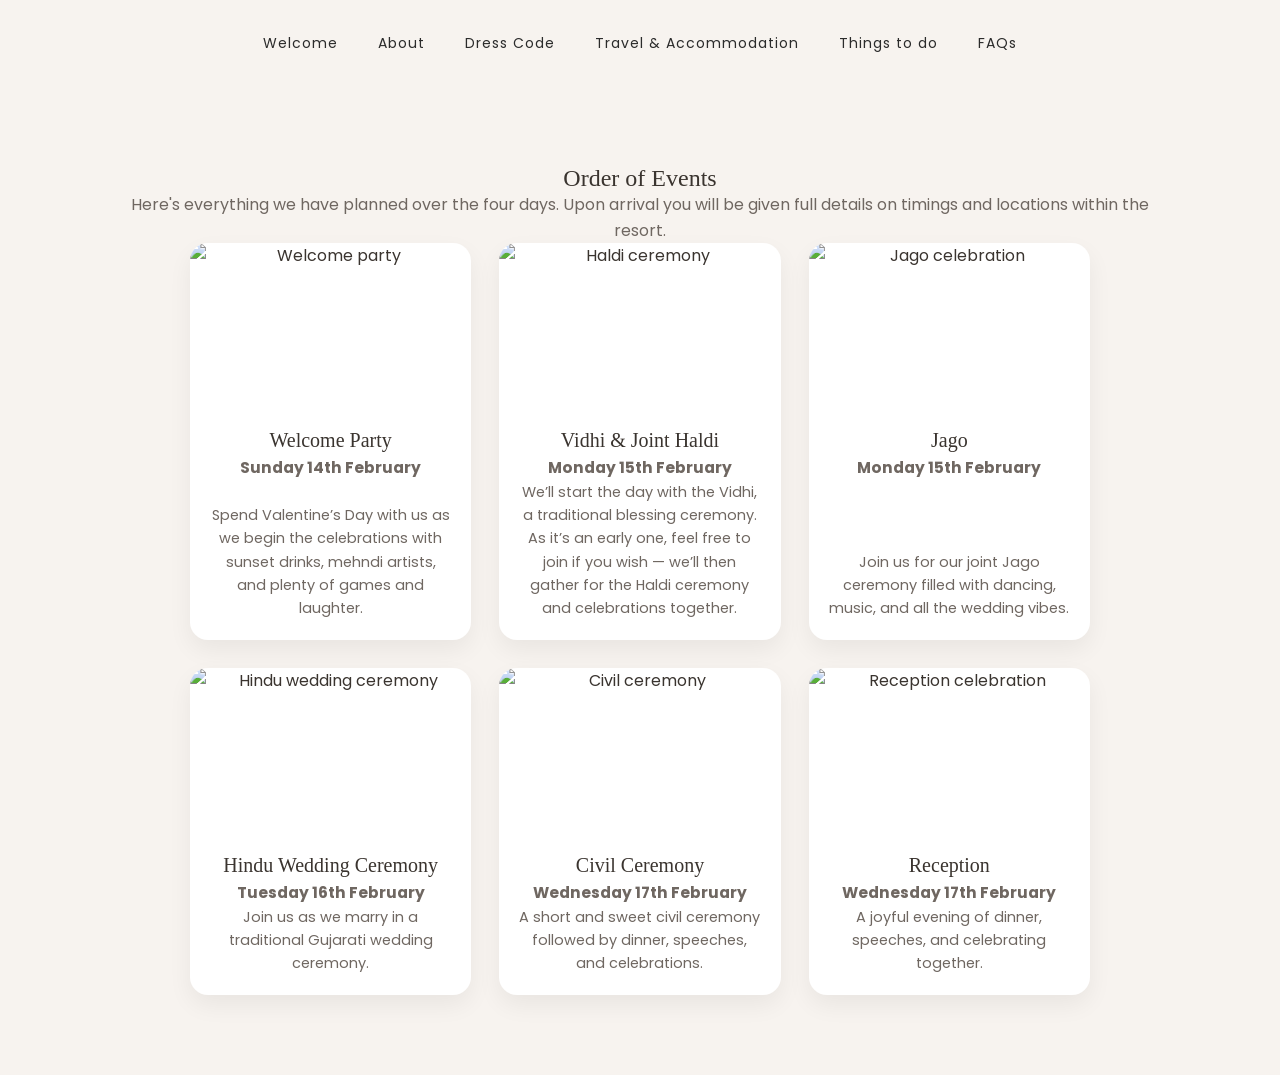
==== About.html @ 93743fab "Add files via upload" ====
<!DOCTYPE html>
<html lang="en">
<head>
  <meta charset="UTF-8">
  <meta name="viewport" content="width=device-width, initial-scale=1.0">
  <title>Priyanka & Govind are getting married</title>

  <link rel="stylesheet" href="style.css">

  <!-- Same fonts as Home page for consistency -->
  <link rel="preconnect" href="https://fonts.googleapis.com">
  <link rel="preconnect" href="https://fonts.gstatic.com" crossorigin>
  <link href="https://fonts.googleapis.com/css2?family=Figtree:ital,wght@0,300..900;1,300..900&family=Parisienne&family=Poppins:ital,wght@0,100;0,200;0,300;0,400;0,500;0,600;0,700;0,800;0,900;1,100;1,200;1,300;1,400;1,500;1,600;1,700;1,800;1,900&display=swap" rel="stylesheet">
</head>

<body>

  <!-- Navigation (kept identical across pages) -->
  <nav>
    <div class="nav-links">
      <ul>
        <li><a href="index.html">Welcome</a></li>
        <li><a href="About.html">About</a></li>
        <li><a href="DressCode.html">Dress Code</a></li>
        <li><a href="Travel.html">Travel & Accommodation</a></li>
        <li><a href="Thingstodo.html">Things to do</a></li>
        <li><a href="FAQs.html">FAQs</a></li>
      </ul>
    </div>
  </nav>

  <section class="page-section">

    <div class="events-intro">
      <h2>Order of Events</h2>
      <div class="divider"></div>
      <p>
        Here's everything we have planned over the four days.
        Upon arrival you will be given full details on timings and locations within the resort.
      </p>
    </div>

    <div class="events-grid">

      <div class="event-card">
        <img src="Pictures/photos/event1.jpg" alt="Welcome party">
        <h3>Welcome Party</h3>
        <p><strong>Sunday 14th February</strong></p>
        <p>Spend Valentine’s Day with us as we begin the celebrations with sunset drinks, mehndi artists, and plenty of games and laughter.</p>
      </div>

      <div class="event-card">
        <img src="Pictures/photos/haldi.jpg" alt="Haldi ceremony">
        <h3>Vidhi & Joint Haldi</h3>
        <p><strong>Monday 15th February</strong></p>
        <p>We’ll start the day with the Vidhi, a traditional blessing ceremony. As it’s an early one, feel free to join if you wish — we’ll then gather for the Haldi ceremony and celebrations together.</p>
      </div>

      <div class="event-card">
        <img src="Pictures/photos/jago.jpg" alt="Jago celebration">
        <h3>Jago</h3>
        <p><strong>Monday 15th February</strong></p>
        <p>Join us for our joint Jago ceremony filled with dancing, music, and all the wedding vibes.</p>
      </div>

      <div class="event-card">
        <img src="Pictures/photos/wedding.jpg" alt="Hindu wedding ceremony">
        <h3>Hindu Wedding Ceremony</h3>
        <p><strong>Tuesday 16th February</strong></p>
        <p>Join us as we marry in a traditional Gujarati wedding ceremony.</p>
      </div>

      <div class="event-card">
        <img src="Pictures/photos/civil.jpg" alt="Civil ceremony">
        <h3>Civil Ceremony</h3>
        <p><strong>Wednesday 17th February</strong></p>
        <p>A short and sweet civil ceremony followed by dinner, speeches, and celebrations.</p>
      </div>

      <div class="event-card">
        <img src="Pictures/photos/reception.jpg" alt="Reception celebration">
        <h3>Reception</h3>
        <p><strong>Wednesday 17th February</strong></p>
        <p>A joyful evening of dinner, speeches, and celebrating together.</p>
      </div>

    </div>

  </section>

</body>
</html>
---- style.css ----
/* =====================================================
1. RESET
===================================================== */

*,
*::before,
*::after {
  margin: 0;
  padding: 0;
  box-sizing: border-box;
}

/* =====================================================
2. GLOBAL DESIGN
===================================================== */

body {
  font-family: "Poppins", sans-serif;
  color: #3a342f;
  background: #f7f3ef;
}

h1, h2, h3 {
  font-family: "Playfair Display", serif;
  font-weight: 500;
}

p {
  line-height: 1.6;
  color: #6f6761;
}

/* NAVIGATION */

nav {
  padding: 30px 0;
  text-align: center;
}

.nav-links ul {
  list-style: none;
}

.nav-links li {
  display: inline-block;
  margin: 0 18px;
}

.nav-links a {
  text-decoration: none;
  color: #2b2b2b;
  font-size: 14px;
  letter-spacing: 1px;
}

/* SHARED SECTION WRAPPER */

.page-section {
  max-width: 1100px;
  margin: 80px auto;
  padding: 0 20px;
  text-align: center;
}

/* BUTTON */

.btn-primary {
  padding: 14px 34px;
  border-radius: 40px;
  background: #b7a39a;
  color: white;
  border: none;
  cursor: pointer;
}

/* =====================================================
3. HOME PAGE
===================================================== */

.page-home .welcome-hero {
    height: 360px;
    display: flex;
    align-items: center;
    justify-content: center;
    text-align: center;
    background:
        linear-gradient(rgba(247,243,239,0.75), rgba(247,243,239,0.95)),
        url("Pictures/photos/cancun.jpg") center/cover no-repeat;
}

.page-home .welcome-overlay h1 {
    font-size: 64px;
    margin-bottom: 12px;
    color: #2f2a26;
}

.page-home .hero-subtitle {
    letter-spacing: 2px;
    text-transform: uppercase;
    color: #8a817a;
}


/* MESSAGE SECTION */

.page-home .welcome-message {
    margin: 50px auto 30px;
    padding: 0 20px;
}

.page-home .message-card {
    max-width: 720px;
    margin: auto;
    padding: 45px;
    border-radius: 26px;
    background: rgba(255,255,255,0.78);
    border: 1px solid rgba(200,190,180,0.25);
    text-align: center;
    box-shadow: 0 18px 40px rgba(60,40,20,0.05);
}

.page-home .message-card h2 {
    font-size: 34px;
    margin-bottom: 18px;
}

.page-home .message-card p {
    color: #6f6761;
    line-height: 1.7;
    margin-bottom: 14px;
}


/* RSVP SECTION */

.page-home .rsvp-section {
    max-width: 520px;
    margin: 20px auto 90px;
    padding: 40px;
    border-radius: 26px;
    background: rgba(255,255,255,0.78);
    border: 1px solid rgba(200,190,180,0.25);
    text-align: center;
    box-shadow: 0 18px 40px rgba(60,40,20,0.05);
}

.page-home .rsvp-section h2 {
    font-size: 30px;
    margin-bottom: 10px;
}

.page-home .rsvp-text {
    color: #7a716a;
    margin-bottom: 25px;
}


/* FORM */

.page-home .rsvp-form {
    text-align: left;
}

.page-home .rsvp-form input[type="text"] {
    width: 100%;
    padding: 14px;
    border-radius: 14px;
    border: 1px solid #ddd4cd;
    margin-bottom: 20px;
}


/* YES / NO OPTIONS */

.page-home .rsvp-options {
    display: flex;
    justify-content: center;
    gap: 30px;
    margin-bottom: 25px;
}

.page-home .rsvp-choice {
    font-size: 16px;
    color: #6f6761;
}


/* BUTTON */

.page-home .btn-primary {
    display: inline-block;
    padding: 14px 34px;
    border-radius: 40px;
    background: #b7a39a;
    color: white;
    border: none;
    letter-spacing: 1.2px;
    cursor: pointer;
    transition: 0.3s ease;
    
}

.page-home .btn-primary:hover {
    background: #a89289;
    transform: translateY(-2px);

}

/* Center the RSVP button without affecting inputs */
.page-home .rsvp-form {
    text-align: center;
}

.page-home .rsvp-form .form-block {
    text-align: left;
}

/* =====================================================
4. ABOUT PAGE (EVENT GRID)
===================================================== */


.events-grid {
    display: grid;
    grid-template-columns: repeat(3, 1fr);
    gap: 28px;
    max-width: 900px;
    margin: 0 auto;
    align-items: stretch; /* makes all cards equal height */
  }
  
  .event-card {
    background: white;
    border-radius: 18px;
    overflow: hidden;
    box-shadow: 0 10px 24px rgba(0,0,0,0.06);
    padding-bottom: 20px;
  
    display: flex;              /* IMPORTANT */
    flex-direction: column;     /* allows equal-height layout */
    height: 100%;
    transition: transform .25s ease, box-shadow .25s ease;
  }
  
  .event-card:hover {
    transform: translateY(-4px);
    box-shadow: 0 16px 28px rgba(0,0,0,0.08);
  }
  
  /* Image scaled down */
  .event-card img {
    width: 100%;
    height: 170px;
    object-fit: cover;
  }
  
  /* Title */
  .event-card h3 {
    margin: 16px 0 4px;
    font-size: 20px;
    font-weight: 500;
  }
  
  /* Date */
  .event-card p strong {
    font-size: 15.5px;
    color: #6f6761;
  }
  
  /* Body text */
  .event-card p {
    padding: 0 20px;
    font-size: 14.5px;
    line-height: 1.6;
    color: #6f6761;
  }
  
  /* This makes all cards finish evenly */
  .event-card p:last-child {
    margin-top: auto;
  }

/* =====================================================
5. DRESS CODE PAGE
===================================================== */
/* =========================
   PAGE INTRO
========================= */

.dress-intro {
    text-align: center;
    margin-bottom: 40px;
  }
  
  .dress-intro h2 {
    font-size: 42px;
    margin-bottom: 10px;
  }
  
  .dress-intro p {
    color: #6f6761;
  }
  
  
  /* =========================
     TABLE CONTAINER
     (Full-width, NOT boxed)
  ========================= */
  
  .dress-table {
    width: 100%;
    max-width: 1400px;          /* keeps it wide but not stretched to infinity */
    margin: 50px auto;
    padding: 0 24px;            /* reduced side padding = more usable width */
  
    border-radius: 22px;
    overflow: hidden;
  
    background: rgba(255,255,255,0.78);
    border: 1px solid rgba(200,190,180,0.25);
    box-shadow: 0 18px 40px rgba(60,40,20,0.05);
  }
  
  
  /* =========================
     GRID STRUCTURE (WIDE + HORIZONTAL)
  ========================= */
  
  .dress-header,
  .dress-row {
    display: grid;
  
    /* Forces a horizontal layout */
    grid-template-columns: 1.3fr 1fr 2fr 2.4fr;
  
    column-gap: 40px;           /* adds breathing room horizontally */
  }
  
  
  /* =========================
     HEADER
  ========================= */
  
  .dress-header {
    padding: 18px 28px;
  
    font-size: 12px;
    letter-spacing: 3px;
    text-transform: uppercase;
    color: #8a817a;
  
    background: rgba(248,244,240,0.9);
    border-bottom: 1px solid rgba(0,0,0,0.05);
  }
  
  
  /* =========================
     ROWS (Reduced Height)
  ========================= */
  
  .dress-row {
    padding: 20px 28px;        /* tighter = less vertical stretch */
    align-items: center;
  
    border-bottom: 1px solid rgba(0,0,0,0.05);
    transition: background 0.25s ease;
  }
  
  .dress-row:last-child {
    border-bottom: none;
  }
  
  .dress-row:nth-child(even) {
    background: rgba(252,249,246,0.65);
  }
  
  .dress-row:hover {
    background: rgba(255,255,255,0.9);
  }
  
  
  /* =========================
     ALIGNMENT (LEFT = feels wider)
  ========================= */
  
  .dress-header div,
  .dress-row > div {
    text-align: left;
    width: 100%;
  }
  
  
  /* =========================
     TYPOGRAPHY
  ========================= */
  
  .dress-event {
    font-family: "Playfair Display", serif;
    font-size: 24px;
    color: #2f2a26;
  }
  
  .dress-theme {
    font-size: 18px;
    color: #7a716a;
  }
  
  
  /* IMPORTANT:
     No max-width → allows text to flow horizontally
  */
  .dress-details {
    font-size: 16px;
    color: #7a716a;
    line-height: 1.45;
  }
  
  
  /* =========================
     ATTIRE COLUMN
     (Compact but still horizontal)
  ========================= */
  
  .dress-suggestions {
    font-size: 16px;
    line-height: 1.5;
    color: #4f4a45;
  }
  
  .dress-suggestions strong {
    display: block;
    font-weight: 600;
    margin: 6px 0 2px;
    letter-spacing: 0.3px;
  }
  
  
  /* =========================
     MOBILE ONLY (Stack when needed)
  ========================= */
  
  @media (max-width: 900px) {
  
    .dress-header {
      display: none;
    }
  
    .dress-row {
      grid-template-columns: 1fr;
      gap: 6px;
      padding: 22px;
    }
  
    .dress-event {
      font-size: 20px;
    }
  }
/* =====================================================
6. TRAVEL PAGE
===============================================/* ============================================================ */
.travel-hero {
    background: linear-gradient(rgba(255,255,255,0.78), rgba(255,255,255,0.78)),
                url("images/moon-palace.jpg") center/cover no-repeat;
    padding: 110px 20px 90px;
    text-align: center;
  }
  
  .travel-hero h1 {
    font-family: "Playfair Display", serif;
    font-size: 54px;
    color: #3e342c;
    margin-bottom: 25px;
  }
  
  .travel-buttons {
    margin-top: 25px;
  }
  
  
  /* =========================
     TWO INFO CARDS GRID
  ========================= */
  
  .travel-grid {
    max-width: 1100px;
    margin: 70px auto;
    padding: 0 20px;
  
    display: grid;
    grid-template-columns: 1fr 1fr;
    gap: 55px;
  }
  
  .travel-card {
    background: #ffffff;
    padding: 38px 40px;
    border-radius: 22px;
  
    box-shadow: 0 18px 40px rgba(60,40,20,0.06);
    border: 1px solid rgba(0,0,0,0.04);
  
    text-align: left;
  }
  
  .travel-card h3 {
    font-family: "Playfair Display", serif;
    font-size: 26px;
    margin-bottom: 18px;
    color: #3e342c;
  }
  
  .travel-card ul {
    padding-left: 18px;
    line-height: 1.7;
    color: #5c5148;
  }
  
  .travel-card li {
    margin-bottom: 10px;
  }
  
  
  /* =========================
     FLIGHTS SECTION
  ========================= */
  
  .flights-section {
    max-width: 1000px;
    margin: 80px auto;
    padding: 0 20px;
    text-align: center;
  }
  
  .flights-section h2 {
    font-family: "Playfair Display", serif;
    font-size: 34px;
    margin-bottom: 15px;
    color: #3e342c;
  }
  
  .flight-note {
    max-width: 650px;
    margin: 0 auto 35px;
    color: #6d625a;
    line-height: 1.6;
  }
  
  
  /* =========================
     FLIGHTS TABLE
  ========================= */
  
  .flights-table {
    border-radius: 18px;
    overflow: hidden;
    background: #ffffff;
    box-shadow: 0 18px 40px rgba(60,40,20,0.06);
    border: 1px solid rgba(0,0,0,0.05);
  }
  
  .flight-row {
    display: grid;
    grid-template-columns: 1fr 1fr 1fr;
  
    padding: 20px 26px;
    text-align: left;
  
    border-bottom: 1px solid rgba(0,0,0,0.05);
  }
  
  .flight-row:last-child {
    border-bottom: none;
  }
  
  .flight-row.header {
    background: #faf7f4;
    font-weight: 600;
    color: #7a6e66;
    letter-spacing: 1px;
    text-transform: uppercase;
    font-size: 13px;
  }
  
  
  /* =========================
     GUEST DETAILS FORM
  ========================= */
  
  .guest-details {
    max-width: 700px;
    margin: 90px auto;
    padding: 0 20px;
    text-align: center;
  }
  
  .guest-details h2 {
    font-family: "Playfair Display", serif;
    font-size: 32px;
    margin-bottom: 10px;
  }
  
  .guest-intro {
    margin-bottom: 30px;
    color: #6d625a;
  }
  
  .details-form {
    display: flex;
    flex-direction: column;
    gap: 18px;
    text-align: left;
  }
  
  .details-form input,
  .details-form textarea {
    padding: 14px;
    border-radius: 10px;
    border: 1px solid rgba(0,0,0,0.15);
    font-family: inherit;
  }
  
  .details-form textarea {
    min-height: 120px;
  }
  
  
  /* =========================
     MOBILE RESPONSIVE
  ========================= */
  
  @media (max-width: 800px) {
  
    .travel-grid {
      grid-template-columns: 1fr;
      gap: 30px;
    }
  
    .flight-row {
      grid-template-columns: 1fr;
      gap: 6px;
    }
  }

/* =====================================================
   THINGS TO DO PAGE
===================================================== */

/* Section spacing + centering */
.things-section {
    max-width: 1200px;
    margin: 90px auto;
    padding: 0 24px;
    text-align: center;
  }
  
  /* Section titles */
  .things-section h2 {
    font-family: "Playfair Display", serif;
    font-size: 36px;
    color: #3e342c;
    margin-bottom: 40px;
  }
  
  
  /* =========================
     GRID LAYOUT
  ========================= */
  
  .things-grid {
    display: grid;
    grid-template-columns: repeat(3, 1fr);
    gap: 34px;
  }
  
  
  /* =========================
     ACTIVITY CARDS
  ========================= */
  
  .thing-card {
    background: #ffffff;
    padding: 34px 28px;
    border-radius: 20px;
  
    text-align: left;
  
    border: 1px solid rgba(0,0,0,0.05);
    box-shadow: 0 18px 40px rgba(60,40,20,0.06);
  
    transition: transform 0.25s ease, box-shadow 0.25s ease;
  }
  
  /* Soft lift like your reference */
  .thing-card:hover {
    transform: translateY(-6px);
    box-shadow: 0 26px 60px rgba(60,40,20,0.10);
  }
  
  
  /* Card titles */
  .thing-card h3 {
    font-family: "Playfair Display", serif;
    font-size: 22px;
    color: #3e342c;
    margin-bottom: 10px;
  }
  
  /* Card text */
  .thing-card p {
    color: #6b5f57;
    line-height: 1.6;
    font-size: 15.5px;
  }
  
  
  /* =========================
     RESPONSIVE
  ========================= */
  
  @media (max-width: 1000px) {
    .things-grid {
      grid-template-columns: repeat(2, 1fr);
    }
  }
  
  @media (max-width: 640px) {
    .things-grid {
      grid-template-columns: 1fr;
    }
  
    .things-section {
      margin: 60px auto;
    }
  }
/* =====================================================
8. FAQ PAGE
===================================================== */

/* Main FAQ wrapper */
.faq-section {
    max-width: 820px;
    margin: 90px auto 60px;
    padding: 0 24px;
  }
  
  .faq-section h1 {
    font-family: "Playfair Display", serif;
    font-size: 42px;
    color: #3e342c;
    margin-bottom: 35px;
  }
  
  
  /* =========================
     FAQ ITEMS
  ========================= */
  
  .faq-item {
    border-bottom: 1px solid rgba(0,0,0,0.08);
  }
  
  
  /* Question button */
  .faq-question {
    width: 100%;
    padding: 22px 0;
  
    background: none;
    border: none;
  
    font-size: 19px;
    color: #4b4038;
    text-align: left;
  
    cursor: pointer;
    position: relative;
  }
  
  
  /* + icon */
  .faq-question::after {
    content: "+";
    position: absolute;
    right: 0;
    font-size: 22px;
    transition: transform 0.25s ease;
  }
  
  
  /* Rotate when open */
  .faq-item.active .faq-question::after {
    transform: rotate(45deg);
  }
  
  
  /* Answer animation */
  .faq-answer {
    max-height: 0;
    overflow: hidden;
    transition: max-height 0.35s ease;
    color: #6b5f57;
    line-height: 1.6;
    padding-right: 30px;
  }
  
  .faq-item.active .faq-answer {
    max-height: 300px;
    padding-bottom: 20px;
  }
  
  
  /* =========================
     CONTACT SECTION
  ========================= */
  
  .faq-contact {
    max-width: 640px;
    margin: 80px auto 100px;
    padding: 0 24px;
    text-align: center;
  }
  
  .faq-contact h2 {
    font-family: "Playfair Display", serif;
    font-size: 32px;
    margin-bottom: 10px;
    color: #3e342c;
  }
  
  .faq-contact-intro {
    margin-bottom: 30px;
    color: #6d625a;
  }
  
  
  /* =========================
     FORM
  ========================= */
  
  .faq-form {
    display: flex;
    flex-direction: column;
    gap: 18px;
    text-align: left;
  }
  
  .form-block label {
    display: block;
    margin-bottom: 6px;
    color: #4b4038;
  }
  
  .faq-form input,
  .faq-form textarea {
    width: 100%;
    padding: 14px;
    border-radius: 10px;
    border: 1px solid rgba(0,0,0,0.15);
    font-family: inherit;
    font-size: 15px;
  }
  
  .faq-form textarea {
    min-height: 130px;
    resize: vertical;
  }
  
  
  /* =========================
     MOBILE
  ========================= */
  
  @media (max-width: 640px) {
    .faq-section {
      margin-top: 60px;
    }
  
    .faq-section h1 {
      font-size: 32px;
    }
  }
/* =====================================================
9. RESPONSIVE (ALWAYS LAST)
===================================================== */

@media (max-width: 900px) {
  .events-grid,
  .travel-grid,
  .things-grid {
    grid-template-columns: 1fr;
  }

  .flight-row,
  .dress-row {
    grid-template-columns: 1fr;
  }
}
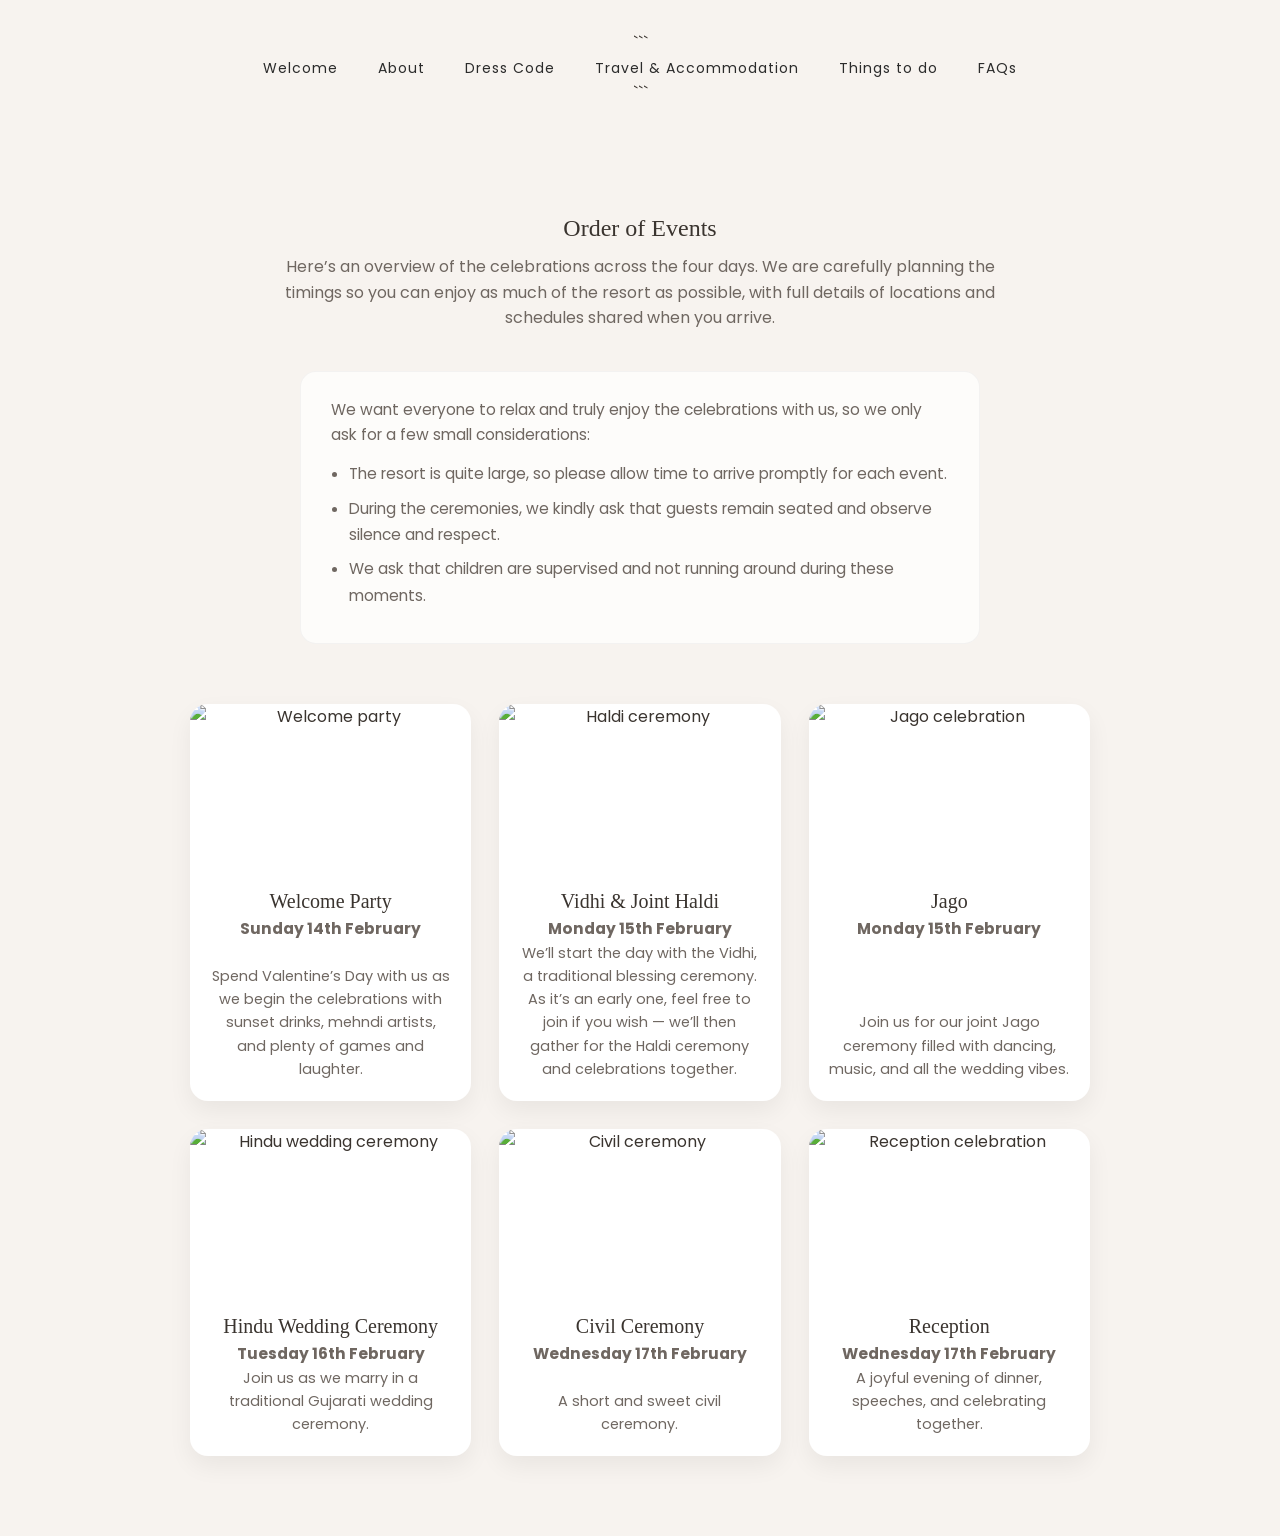
==== commit b21421d7: "Add files via upload" ====
--- a/About.html
+++ b/About.html
@@ -15,30 +15,54 @@
 
 <body>
 
-  <!-- Navigation (kept identical across pages) -->
-  <nav>
-    <div class="nav-links">
-      <ul>
-        <li><a href="index.html">Welcome</a></li>
-        <li><a href="About.html">About</a></li>
-        <li><a href="DressCode.html">Dress Code</a></li>
-        <li><a href="Travel.html">Travel & Accommodation</a></li>
-        <li><a href="Thingstodo.html">Things to do</a></li>
-        <li><a href="FAQs.html">FAQs</a></li>
-      </ul>
+ <!-- Navigation -->
+
+<nav>
+    <div class="nav-inner">
+  
+  ```
+  <!-- Hamburger (shows on mobile) -->
+  <button class="nav-toggle" aria-label="Open Menu">
+    ☰
+  </button>
+  
+  <!-- Links -->
+  <div class="nav-links">
+    <ul>
+      <li><a href="index.html">Welcome</a></li>
+      <li><a href="About.html">About</a></li>
+      <li><a href="DressCode.html">Dress Code</a></li>
+      <li><a href="Travel.html">Travel & Accommodation</a></li>
+      <li><a href="Thingstodo.html">Things to do</a></li>
+      <li><a href="FAQs.html">FAQs</a></li>
+    </ul>
+  </div>
+  ```
+  
     </div>
   </nav>
-
+  
   <section class="page-section">
 
     <div class="events-intro">
       <h2>Order of Events</h2>
       <div class="divider"></div>
       <p>
-        Here's everything we have planned over the four days.
-        Upon arrival you will be given full details on timings and locations within the resort.
+        Here’s an overview of the celebrations across the four days. We are carefully planning the timings so you can enjoy as much of the resort as possible, with full details of locations and schedules shared when you arrive.
       </p>
     </div>
+
+    <div class="events-guidance">
+        <p>
+          We want everyone to relax and truly enjoy the celebrations with us, so we only ask for a few small considerations:
+        </p>
+        <ul>
+          <li>The resort is quite large, so please allow time to arrive promptly for each event.</li>
+          <li>During the ceremonies, we kindly ask that guests remain seated and observe silence and respect.</li>
+          <li>We ask that children are supervised and not running around during these moments.</li>
+        </ul>
+      </div>
+      
 
     <div class="events-grid">
 
@@ -74,7 +98,7 @@
         <img src="Pictures/photos/civil.jpg" alt="Civil ceremony">
         <h3>Civil Ceremony</h3>
         <p><strong>Wednesday 17th February</strong></p>
-        <p>A short and sweet civil ceremony followed by dinner, speeches, and celebrations.</p>
+        <p>A short and sweet civil ceremony.</p>
       </div>
 
       <div class="event-card">
@@ -89,4 +113,13 @@
   </section>
 
 </body>
+<script>
+    const toggle = document.querySelector(".nav-toggle");
+    const links = document.querySelector(".nav-links");
+  
+    toggle.addEventListener("click", function () {
+      links.classList.toggle("open");
+    });
+  </script>
+  
 </html>
--- a/style.css
+++ b/style.css
@@ -229,6 +229,7 @@
     align-items: stretch; /* makes all cards equal height */
   }
   
+
   .event-card {
     background: white;
     border-radius: 18px;
@@ -279,6 +280,53 @@
   .event-card p:last-child {
     margin-top: auto;
   }
+/* =========================
+   INTRO SPACING FIX
+========================= */
+
+.events-intro {
+  max-width: 720px;
+  margin: 0 auto 40px;
+  text-align: center;
+}
+
+.events-intro p {
+  margin-top: 12px;
+}
+
+
+/* =========================
+   GUIDANCE BOX
+========================= */
+
+.events-guidance {
+  max-width: 680px;
+  margin: 40px auto 60px;
+  padding: 26px 30px;
+
+  background: rgba(255,255,255,0.7);
+  border-radius: 16px;
+  border: 1px solid rgba(0,0,0,0.04);
+
+  text-align: left;
+
+  /* This softens it visually */
+  font-size: 15.5px;
+  line-height: 1.7;
+  color: #6f6761;
+}
+
+.events-guidance p {
+  margin-bottom: 14px;
+}
+
+.events-guidance ul {
+  padding-left: 18px;
+}
+
+.events-guidance li {
+  margin-bottom: 8px;
+}
 
 /* =====================================================
 5. DRESS CODE PAGE
@@ -435,26 +483,6 @@
   }
   
   
-  /* =========================
-     MOBILE ONLY (Stack when needed)
-  ========================= */
-  
-  @media (max-width: 900px) {
-  
-    .dress-header {
-      display: none;
-    }
-  
-    .dress-row {
-      grid-template-columns: 1fr;
-      gap: 6px;
-      padding: 22px;
-    }
-  
-    .dress-event {
-      font-size: 20px;
-    }
-  }
 /* =====================================================
 6. TRAVEL PAGE
 ===============================================/* ============================================================ */
@@ -582,6 +610,47 @@
   }
   
   
+  /* Add labels manually using pseudo-elements */
+  .flight-row div:nth-child(1)::before {
+    content: "Departure";
+    display: block;
+    font-size: 12px;
+    letter-spacing: 1px;
+    color: #9a9088;
+    text-transform: uppercase;
+    margin-bottom: 2px;
+  }
+
+  .flight-row div:nth-child(2)::before {
+    content: "Airline";
+    display: block;
+    font-size: 12px;
+    letter-spacing: 1px;
+    color: #9a9088;
+    text-transform: uppercase;
+    margin-bottom: 2px;
+  }
+
+  .flight-row div:nth-child(3)::before {
+    content: "Days";
+    display: block;
+    font-size: 12px;
+    letter-spacing: 1px;
+    color: #9a9088;
+    text-transform: uppercase;
+    margin-bottom: 6px;
+  }
+
+  /* Add spacing between cards */
+  .flight-row {
+    border-bottom: none;
+    margin-bottom: 14px;
+    border-radius: 14px;
+    background: #fff;
+    box-shadow: 0 8px 20px rgba(0,0,0,0.05);
+  }
+
+  
   /* =========================
      GUEST DETAILS FORM
   ========================= */
@@ -624,23 +693,7 @@
   }
   
   
-  /* =========================
-     MOBILE RESPONSIVE
-  ========================= */
-  
-  @media (max-width: 800px) {
-  
-    .travel-grid {
-      grid-template-columns: 1fr;
-      gap: 30px;
-    }
-  
-    .flight-row {
-      grid-template-columns: 1fr;
-      gap: 6px;
-    }
-  }
-
+  
 /* =====================================================
    THINGS TO DO PAGE
 ===================================================== */
@@ -713,25 +766,6 @@
   }
   
   
-  /* =========================
-     RESPONSIVE
-  ========================= */
-  
-  @media (max-width: 1000px) {
-    .things-grid {
-      grid-template-columns: repeat(2, 1fr);
-    }
-  }
-  
-  @media (max-width: 640px) {
-    .things-grid {
-      grid-template-columns: 1fr;
-    }
-  
-    .things-section {
-      margin: 60px auto;
-    }
-  }
 /* =====================================================
 8. FAQ PAGE
 ===================================================== */
@@ -866,33 +900,173 @@
   }
   
   
-  /* =========================
-     MOBILE
-  ========================= */
-  
-  @media (max-width: 640px) {
-    .faq-section {
-      margin-top: 60px;
-    }
-  
-    .faq-section h1 {
-      font-size: 32px;
-    }
-  }
+
 /* =====================================================
-9. RESPONSIVE (ALWAYS LAST)
+9. MOBILE RESPONSIVE — MASTER (ONLY ONE)
 ===================================================== */
 
-@media (max-width: 900px) {
+@media (max-width: 768px) {
+
+  /* ---------- GLOBAL SPACING ---------- */
+
+  section,
+  .page-section,
+  .things-section,
+  .faq-section,
+  .guest-details {
+    margin: 50px auto;
+    padding: 0 18px;
+  }
+
+  /* ---------- TYPOGRAPHY ---------- */
+
+  h1 {
+    font-size: clamp(32px, 8vw, 44px);
+    line-height: 1.2;
+  }
+
+  h2 {
+    font-size: clamp(24px, 6vw, 32px);
+  }
+
+  h3 {
+    font-size: 20px;
+  }
+
+  p {
+    font-size: 15.5px;
+  }
+
+  /* ---------- NAV → MOBILE DROPDOWN ---------- */
+
+  nav {
+    padding: 16px 0;
+  }
+
+  .nav-toggle {
+    display: block;
+    font-size: 26px;
+    background: none;
+    border: none;
+    margin: 0 auto;
+    cursor: pointer;
+  }
+
+  .nav-links {
+    max-height: 0;
+    overflow: hidden;
+    transition: max-height 0.35s ease;
+  }
+
+  .nav-links ul {
+    flex-direction: column;
+    align-items: center;
+    gap: 6px;
+    padding-top: 12px;
+  }
+
+  .nav-links li {
+    display: block;
+    margin: 0;
+  }
+
+  .nav-links a {
+    padding: 12px;
+    font-size: 16px;
+  }
+
+  .nav-links.open {
+    max-height: 400px;
+  }
+
+  /* ---------- STACK ALL GRIDS ---------- */
+
   .events-grid,
   .travel-grid,
   .things-grid {
     grid-template-columns: 1fr;
-  }
-
-  .flight-row,
+    gap: 24px;
+  }
+
+  /* ---------- EVENTS GUIDANCE BOX ---------- */
+
+  .events-guidance {
+    padding: 20px;
+    margin-bottom: 40px;
+  }
+
+  /* ---------- FLIGHTS → MOBILE CARDS ---------- */
+
+  .flight-row {
+    grid-template-columns: 1fr;
+    padding: 16px 18px;
+    gap: 4px;
+    border-bottom: none;
+    margin-bottom: 14px;
+    border-radius: 14px;
+    background: #fff;
+    box-shadow: 0 8px 20px rgba(0,0,0,0.05);
+  }
+
+  .flight-row.header {
+    display: none;
+  }
+
+  .flight-row div:nth-child(1)::before {
+    content: "Departure";
+    font-size: 12px;
+    color: #9a9088;
+    text-transform: uppercase;
+    display: block;
+  }
+
+  .flight-row div:nth-child(2)::before {
+    content: "Airline";
+    font-size: 12px;
+    color: #9a9088;
+    text-transform: uppercase;
+    display: block;
+  }
+
+  .flight-row div:nth-child(3)::before {
+    content: "Days";
+    font-size: 12px;
+    color: #9a9088;
+    text-transform: uppercase;
+    display: block;
+  }
+
+  /* ---------- DRESS TABLE STACK ---------- */
+
+  .dress-header {
+    display: none;
+  }
+
   .dress-row {
     grid-template-columns: 1fr;
-  }
-}
-
+    padding: 18px;
+    gap: 6px;
+  }
+
+  /* ---------- FORMS ---------- */
+
+  .details-form input,
+  .details-form textarea,
+  .faq-form input,
+  .faq-form textarea {
+    font-size: 16px;
+  }
+
+  /* ---------- BUTTON ---------- */
+
+  .btn-primary {
+    width: 100%;
+    padding: 16px;
+  }
+}
+
+
+/* Hide hamburger on desktop */
+.nav-toggle {
+  display: none;
+}
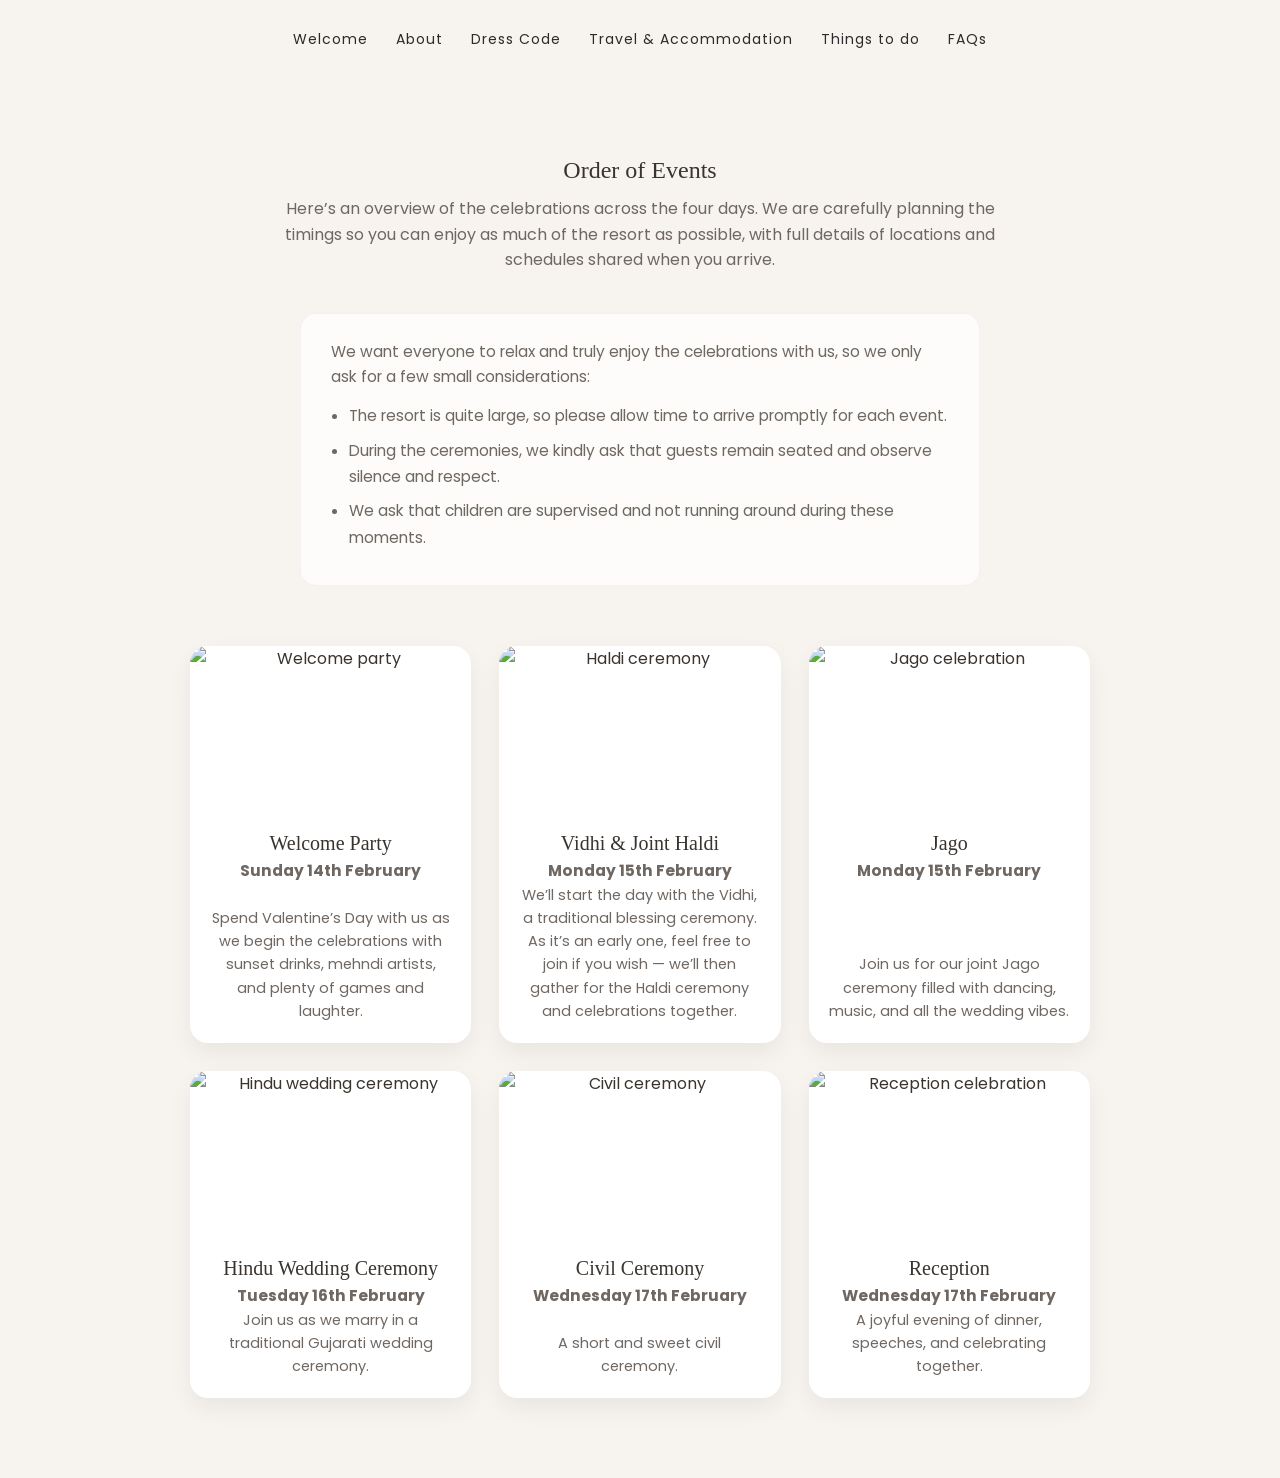
==== commit 37e284fa: "Add files via upload" ====
--- a/About.html
+++ b/About.html
@@ -16,28 +16,26 @@
 <body>
 
  <!-- Navigation -->
+ <nav>
+  <div class="nav-inner">
 
-<nav>
-    <div class="nav-inner">
-  
-  ```
-  <!-- Hamburger (shows on mobile) -->
-  <button class="nav-toggle" aria-label="Open Menu">
-    ☰
-  </button>
-  
-  <!-- Links -->
-  <div class="nav-links">
-    <ul>
-      <li><a href="index.html">Welcome</a></li>
-      <li><a href="About.html">About</a></li>
-      <li><a href="DressCode.html">Dress Code</a></li>
-      <li><a href="Travel.html">Travel & Accommodation</a></li>
-      <li><a href="Thingstodo.html">Things to do</a></li>
-      <li><a href="FAQs.html">FAQs</a></li>
-    </ul>
+    <button class="nav-toggle" aria-label="Open Menu">
+      ☰
+    </button>
+
+    <div class="nav-links">
+      <ul>
+        <li><a href="index.html">Welcome</a></li>
+        <li><a href="About.html">About</a></li>
+        <li><a href="DressCode.html">Dress Code</a></li>
+        <li><a href="Travel.html">Travel & Accommodation</a></li>
+        <li><a href="Thingstodo.html">Things to do</a></li>
+        <li><a href="FAQs.html">FAQs</a></li>
+      </ul>
+    </div>
+
   </div>
-  ```
+</nav>
   
     </div>
   </nav>
@@ -112,8 +110,7 @@
 
   </section>
 
-</body>
-<script>
+  <script>
     const toggle = document.querySelector(".nav-toggle");
     const links = document.querySelector(".nav-links");
   
@@ -121,5 +118,7 @@
       links.classList.toggle("open");
     });
   </script>
-  
+
+</body>
+
 </html>
--- a/style.css
+++ b/style.css
@@ -30,20 +30,35 @@
   color: #6f6761;
 }
 
-/* NAVIGATION */
+/* =====================================================
+NAVIGATION (DESKTOP + MOBILE BASE)
+===================================================== */
 
 nav {
-  padding: 30px 0;
+  padding: 26px 20px;
   text-align: center;
-}
-
+  position: relative;
+  z-index: 1000;
+}
+
+/* Inner wrapper (keeps button + links aligned) */
+.nav-inner {
+  max-width: 1100px;
+  margin: 0 auto;
+}
+
+/* Use FLEX instead of inline-block */
 .nav-links ul {
   list-style: none;
-}
-
+  display: flex;
+  justify-content: center;
+  align-items: center;
+  gap: 28px;
+}
+
+/* Remove inline-block completely */
 .nav-links li {
-  display: inline-block;
-  margin: 0 18px;
+  margin: 0;
 }
 
 .nav-links a {
@@ -51,6 +66,16 @@
   color: #2b2b2b;
   font-size: 14px;
   letter-spacing: 1px;
+  transition: opacity 0.25s ease;
+}
+
+.nav-links a:hover {
+  opacity: 0.6;
+}
+
+/* Hide hamburger on desktop */
+.nav-toggle {
+  display: none;
 }
 
 /* SHARED SECTION WRAPPER */
@@ -482,10 +507,9 @@
     letter-spacing: 0.3px;
   }
   
-  
 /* =====================================================
 6. TRAVEL PAGE
-===============================================/* ============================================================ */
+===================================================== */
 .travel-hero {
     background: linear-gradient(rgba(255,255,255,0.78), rgba(255,255,255,0.78)),
                 url("images/moon-palace.jpg") center/cover no-repeat;
@@ -939,10 +963,13 @@
 
   /* ---------- NAV → MOBILE DROPDOWN ---------- */
 
-  nav {
-    padding: 16px 0;
-  }
-
+  /* =====================================================
+MOBILE NAV
+===================================================== */
+
+@media (max-width: 768px) {
+
+  /* Show hamburger */
   .nav-toggle {
     display: block;
     font-size: 26px;
@@ -952,7 +979,14 @@
     cursor: pointer;
   }
 
+  /* Stack menu */
   .nav-links {
+    position: absolute;
+    top: 100%;
+    left: 0;
+    width: 100%;
+    background: #f7f3ef;
+
     max-height: 0;
     overflow: hidden;
     transition: max-height 0.35s ease;
@@ -960,25 +994,21 @@
 
   .nav-links ul {
     flex-direction: column;
-    align-items: center;
-    gap: 6px;
-    padding-top: 12px;
-  }
-
-  .nav-links li {
+    gap: 10px;
+    padding: 16px 0;
+  }
+
+  .nav-links a {
     display: block;
-    margin: 0;
-  }
-
-  .nav-links a {
     padding: 12px;
     font-size: 16px;
   }
 
+  /* When opened via JS */
   .nav-links.open {
     max-height: 400px;
   }
-
+}
   /* ---------- STACK ALL GRIDS ---------- */
 
   .events-grid,
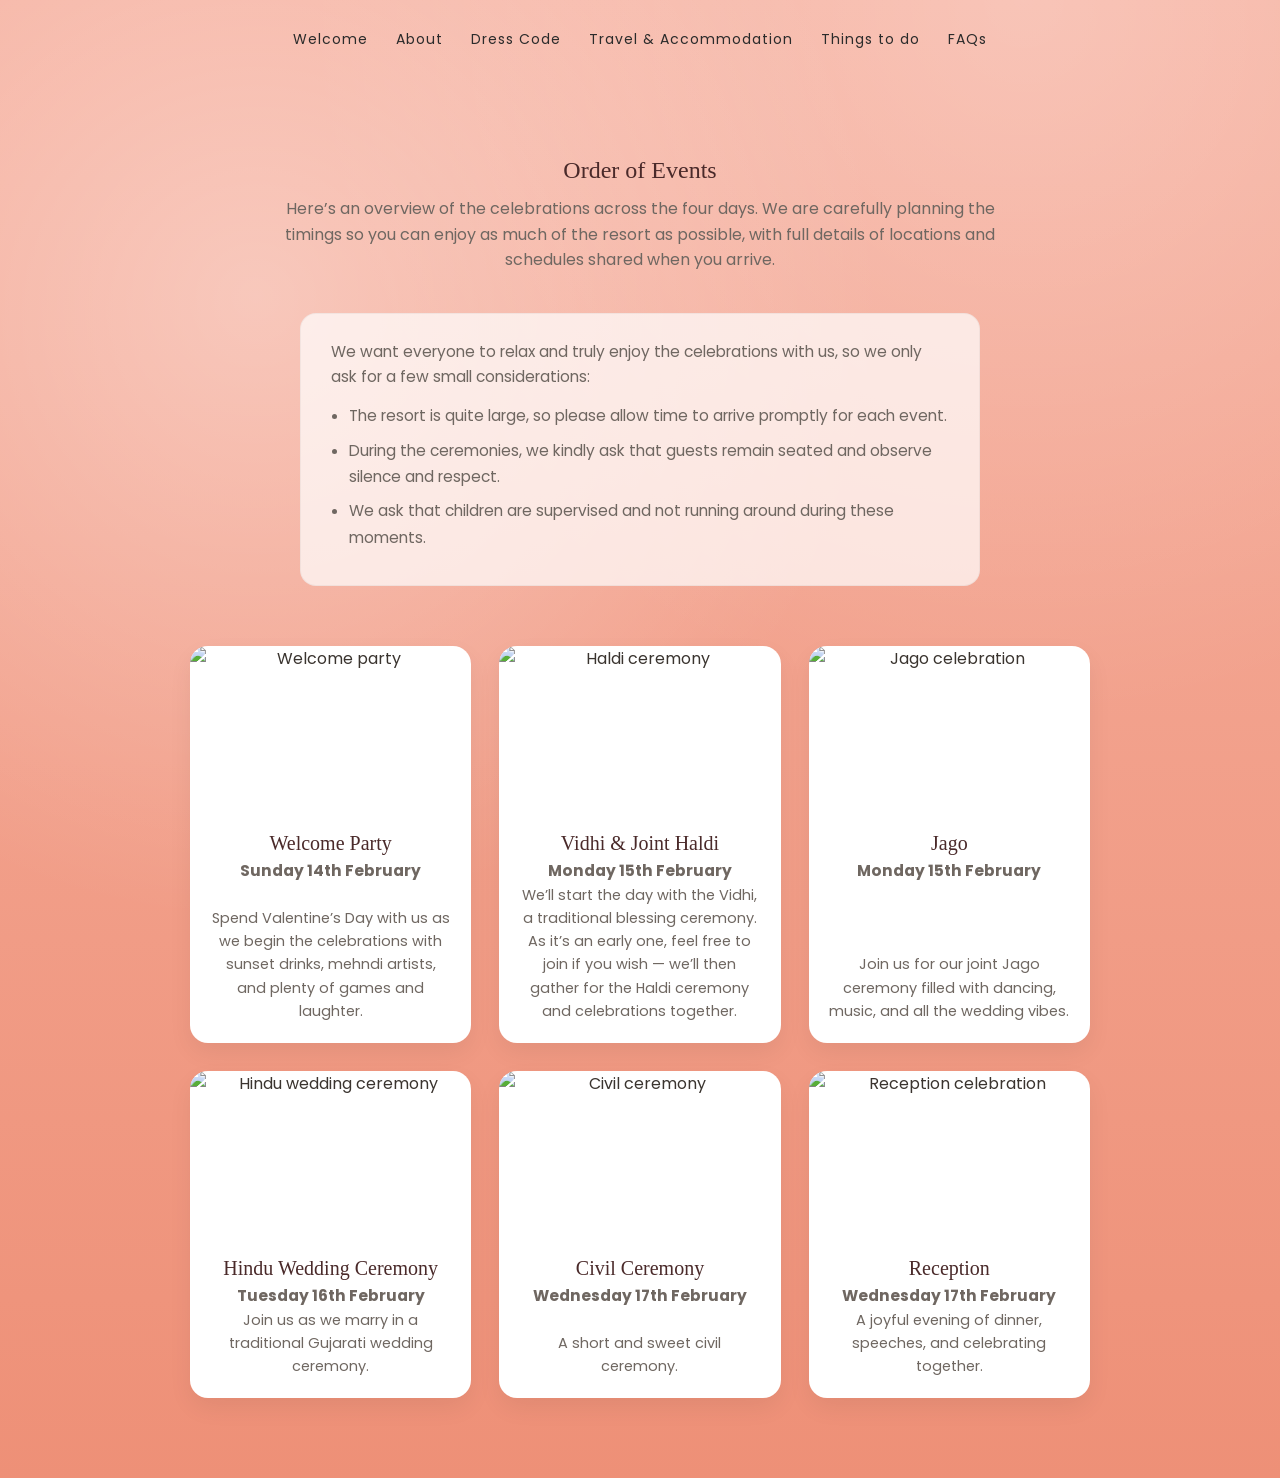
==== commit 87a66ad9: "Add files via upload" ====
--- a/About.html
+++ b/About.html
@@ -19,9 +19,7 @@
  <nav>
   <div class="nav-inner">
 
-    <button class="nav-toggle" aria-label="Open Menu">
-      ☰
-    </button>
+    <button class="nav-toggle" aria-label="Open Menu">☰</button>
 
     <div class="nav-links">
       <ul>
@@ -36,9 +34,6 @@
 
   </div>
 </nav>
-  
-    </div>
-  </nav>
   
   <section class="page-section">
 
@@ -109,15 +104,18 @@
     </div>
 
   </section>
-
   <script>
-    const toggle = document.querySelector(".nav-toggle");
-    const links = document.querySelector(".nav-links");
-  
-    toggle.addEventListener("click", function () {
-      links.classList.toggle("open");
+    document.addEventListener("DOMContentLoaded", function () {
+      const toggle = document.querySelector(".nav-toggle");
+      const links = document.querySelector(".nav-links");
+    
+      if (toggle && links) {
+        toggle.addEventListener("click", function () {
+          links.classList.toggle("open");
+        });
+      }
     });
-  </script>
+    </script>
 
 </body>
 
--- a/style.css
+++ b/style.css
@@ -17,18 +17,25 @@
 body {
   font-family: "Poppins", sans-serif;
   color: #3a342f;
-  background: #f7f3ef;
+
+  /* Your sunset background — merged properly */
+  background:
+    radial-gradient(circle at 20% 20%, rgba(255,255,255,0.35), transparent 40%),
+    radial-gradient(circle at 80% 0%, rgba(255,255,255,0.25), transparent 40%),
+    linear-gradient(180deg, #f6b1a0 0%, #ee9077 100%);
 }
 
 h1, h2, h3 {
   font-family: "Playfair Display", serif;
   font-weight: 500;
+  color: #4a2a2a;
 }
 
 p {
   line-height: 1.6;
   color: #6f6761;
 }
+
 
 /* =====================================================
 NAVIGATION (DESKTOP + MOBILE BASE)
@@ -39,6 +46,7 @@
   text-align: center;
   position: relative;
   z-index: 1000;
+  position: relative;
 }
 
 /* Inner wrapper (keeps button + links aligned) */
@@ -99,146 +107,211 @@
 }
 
 /* =====================================================
-3. HOME PAGE
+3. HOME PAGE — PINK + SUNSET STYLE
 ===================================================== */
 
+/* HERO */
 .page-home .welcome-hero {
-    height: 360px;
-    display: flex;
-    align-items: center;
-    justify-content: center;
-    text-align: center;
-    background:
-        linear-gradient(rgba(247,243,239,0.75), rgba(247,243,239,0.95)),
-        url("Pictures/photos/cancun.jpg") center/cover no-repeat;
-}
-
+  height: 360px;
+  display: flex;
+  align-items: center;
+  justify-content: center;
+  text-align: center;
+  position: relative;
+
+  background:
+    linear-gradient(rgba(255,255,255,0.55), rgba(255,245,240,0.75)),
+    url("Pictures/photos/cancun.jpg") center/cover no-repeat;
+}
+
+
+/* Soft transition into coral section */
+.page-home .welcome-hero::after {
+  content: "";
+  position: absolute;
+  bottom: -1px;
+  left: 0;
+  width: 100%;
+  height: 80px;
+
+  background: linear-gradient(to bottom,
+      rgba(255,255,255,0) 0%,
+      #f2a18e 100%);
+}
+
+/* MAIN TITLE */
 .page-home .welcome-overlay h1 {
-    font-size: 64px;
-    margin-bottom: 12px;
-    color: #2f2a26;
-}
-
+  font-family: "Playfair Display", serif;
+  font-weight: 500;
+  font-size: clamp(42px, 6vw, 64px);
+  letter-spacing: 0.5px;
+
+  color: #5c3a36;   /* warm romantic brown */
+  margin-bottom: 10px;
+}
+
+
+/* SUBTITLE */
 .page-home .hero-subtitle {
+  text-transform: uppercase;
+  letter-spacing: 4px;
+  font-size: 13px;
+
+  color: #a27c72;
+}
+
+.message-card h2::after,
+.rsvp-section h2::after {
+  content: "";
+  display: block;
+  width: 46px;
+  height: 2px;
+  margin: 14px auto 0;
+
+  background: linear-gradient(to right, #f4b2a1, #e18c74);
+  border-radius: 2px;
+}
+  .couple-names span {
+    font-family: "Cormorant Garamond", serif;
+    font-style: italic;
+    font-weight: 300;
+    margin: 0 12px;
+    color: #d48a78;
+  }
+
+.couple-names span {
+  font-family: "Parisienne", cursive;
+  font-size: 0.9em;
+  margin: 0 8px;
+  color: #c97c6b;
+}
+
+/* MESSAGE SECTION */
+.page-home .welcome-message {
+  margin: 60px auto 30px;
+  padding: 0 20px;
+}
+
+.wedding-line {
+  font-family: "Poppins", sans-serif;
+  font-size: 14px;
+  letter-spacing: 5px;
+  text-transform: uppercase;
+
+  color: #9c8f88;
+
+  margin-top: 18px;
+}
+
+.welcome-message {
+  margin: 90px auto 40px;
+}
+
+
+/* MESSAGE CARD */
+.page-home .message-card {
+  max-width: 720px;
+  margin: auto;
+  padding: 45px;
+  border-radius: 26px;
+  background: #fffaf7;
+  box-shadow: 0 30px 70px rgba(180,90,70,0.12);
+  text-align: center;
+  background: rgba(255,255,255,0.92);
+  border: none;
+
+box-shadow:
+  0 30px 60px rgba(190,100,80,0.18),
+  0 4px 12px rgba(0,0,0,0.04);
+
+}
+
+.page-home .message-card h2 {
+  font-size: 32px;
+  margin-bottom: 18px;
+  color: #5c3a36;
+}
+
+.page-home .message-card p {
+  color: #6f6761;
+  line-height: 1.7;
+  margin-bottom: 14px;
+}
+
+/* RSVP SECTION */
+.page-home .rsvp-section {
+  max-width: 520px;
+  margin: 30px auto 90px;
+  padding: 40px;
+  border-radius: 26px;
+  text-align: center;
+  box-shadow: 0 20px 40px rgba(120,70,60,0.08);
+  background: rgba(255,255,255,0.92);
+  border: none;
+
+box-shadow:
+  0 30px 60px rgba(190,100,80,0.18),
+  0 4px 12px rgba(0,0,0,0.04);
+}
+
+.page-home .rsvp-section h2 {
+  font-size: 28px;
+  margin-bottom: 10px;
+  color: #5c3a36;
+}
+
+.page-home .rsvp-text {
+  color: #7a716a;
+  margin-bottom: 25px;
+}
+
+
+/* FORM */
+.page-home .rsvp-form input[type="text"] {
+  width: 100%;
+  padding: 14px;
+  border-radius: 14px;
+
+  border: 1px solid #e6d6d0;
+  background: #ffffff;
+
+  margin-bottom: 20px;
+}
+
+
+/* YES / NO OPTIONS */
+.page-home .rsvp-options {
+  display: flex;
+  justify-content: center;
+  gap: 30px;
+  margin-bottom: 25px;
+}
+
+.page-home .rsvp-choice {
+  font-size: 16px;
+  color: #6f6761;
+}
+
+
+/* BUTTON */
+  .page-home .btn-primary {
+    background: #e08f79;
+    color: white;
+    border-radius: 999px;
+  
+    padding: 16px 42px;
     letter-spacing: 2px;
     text-transform: uppercase;
-    color: #8a817a;
-}
-
-
-/* MESSAGE SECTION */
-
-.page-home .welcome-message {
-    margin: 50px auto 30px;
-    padding: 0 20px;
-}
-
-.page-home .message-card {
-    max-width: 720px;
-    margin: auto;
-    padding: 45px;
-    border-radius: 26px;
-    background: rgba(255,255,255,0.78);
-    border: 1px solid rgba(200,190,180,0.25);
-    text-align: center;
-    box-shadow: 0 18px 40px rgba(60,40,20,0.05);
-}
-
-.page-home .message-card h2 {
-    font-size: 34px;
-    margin-bottom: 18px;
-}
-
-.page-home .message-card p {
-    color: #6f6761;
-    line-height: 1.7;
-    margin-bottom: 14px;
-}
-
-
-/* RSVP SECTION */
-
-.page-home .rsvp-section {
-    max-width: 520px;
-    margin: 20px auto 90px;
-    padding: 40px;
-    border-radius: 26px;
-    background: rgba(255,255,255,0.78);
-    border: 1px solid rgba(200,190,180,0.25);
-    text-align: center;
-    box-shadow: 0 18px 40px rgba(60,40,20,0.05);
-}
-
-.page-home .rsvp-section h2 {
-    font-size: 30px;
-    margin-bottom: 10px;
-}
-
-.page-home .rsvp-text {
-    color: #7a716a;
-    margin-bottom: 25px;
-}
-
-
-/* FORM */
-
-.page-home .rsvp-form {
-    text-align: left;
-}
-
-.page-home .rsvp-form input[type="text"] {
-    width: 100%;
-    padding: 14px;
-    border-radius: 14px;
-    border: 1px solid #ddd4cd;
-    margin-bottom: 20px;
-}
-
-
-/* YES / NO OPTIONS */
-
-.page-home .rsvp-options {
-    display: flex;
-    justify-content: center;
-    gap: 30px;
-    margin-bottom: 25px;
-}
-
-.page-home .rsvp-choice {
-    font-size: 16px;
-    color: #6f6761;
-}
-
-
-/* BUTTON */
-
-.page-home .btn-primary {
-    display: inline-block;
-    padding: 14px 34px;
-    border-radius: 40px;
-    background: #b7a39a;
-    color: white;
-    border: none;
-    letter-spacing: 1.2px;
-    cursor: pointer;
-    transition: 0.3s ease;
-    
-}
-
-.page-home .btn-primary:hover {
-    background: #a89289;
+    font-size: 13px;
+  
+    box-shadow: 0 12px 28px rgba(220,120,100,0.35);
+    transition: all 0.3s ease;
+  }
+  
+  .page-home .btn-primary:hover {
     transform: translateY(-2px);
-
-}
-
-/* Center the RSVP button without affecting inputs */
-.page-home .rsvp-form {
-    text-align: center;
-}
-
-.page-home .rsvp-form .form-block {
-    text-align: left;
-}
+    background: #d67f68;
+  }
 
 /* =====================================================
 4. ABOUT PAGE (EVENT GRID)
@@ -923,16 +996,13 @@
     resize: vertical;
   }
   
-  
-
-/* =====================================================
-9. MOBILE RESPONSIVE — MASTER (ONLY ONE)
+  /* =====================================================
+9. MOBILE RESPONSIVE
 ===================================================== */
 
 @media (max-width: 768px) {
 
-  /* ---------- GLOBAL SPACING ---------- */
-
+  /* GLOBAL SPACING */
   section,
   .page-section,
   .things-section,
@@ -942,34 +1012,15 @@
     padding: 0 18px;
   }
 
-  /* ---------- TYPOGRAPHY ---------- */
-
-  h1 {
-    font-size: clamp(32px, 8vw, 44px);
-    line-height: 1.2;
-  }
-
-  h2 {
-    font-size: clamp(24px, 6vw, 32px);
-  }
-
-  h3 {
-    font-size: 20px;
-  }
-
-  p {
-    font-size: 15.5px;
-  }
-
-  /* ---------- NAV → MOBILE DROPDOWN ---------- */
-
-  /* =====================================================
-MOBILE NAV
-===================================================== */
-
-@media (max-width: 768px) {
-
-  /* Show hamburger */
+  /* TYPOGRAPHY */
+  h1 { font-size: clamp(32px, 8vw, 44px); }
+  h2 { font-size: clamp(24px, 6vw, 32px); }
+  p  { font-size: 15.5px; }
+
+  /* =========================
+     MOBILE NAV (FIXED)
+  ========================= */
+
   .nav-toggle {
     display: block;
     font-size: 26px;
@@ -979,124 +1030,53 @@
     cursor: pointer;
   }
 
-  /* Stack menu */
   .nav-links {
     position: absolute;
     top: 100%;
     left: 0;
     width: 100%;
-    background: #f7f3ef;
+
+    background: #fffaf7;
 
     max-height: 0;
     overflow: hidden;
     transition: max-height 0.35s ease;
   }
 
+  .nav-links.open {
+    max-height: 420px;
+  }
+
   .nav-links ul {
     flex-direction: column;
-    gap: 10px;
-    padding: 16px 0;
+    align-items: center;
+    gap: 12px;
+    padding: 18px 0;
   }
 
   .nav-links a {
-    display: block;
-    padding: 12px;
     font-size: 16px;
-  }
-
-  /* When opened via JS */
-  .nav-links.open {
-    max-height: 400px;
-  }
-}
-  /* ---------- STACK ALL GRIDS ---------- */
-
+    padding: 10px;
+  }
+
+  /* STACK GRIDS */
   .events-grid,
   .travel-grid,
   .things-grid {
     grid-template-columns: 1fr;
-    gap: 24px;
-  }
-
-  /* ---------- EVENTS GUIDANCE BOX ---------- */
-
-  .events-guidance {
-    padding: 20px;
-    margin-bottom: 40px;
-  }
-
-  /* ---------- FLIGHTS → MOBILE CARDS ---------- */
-
-  .flight-row {
-    grid-template-columns: 1fr;
-    padding: 16px 18px;
-    gap: 4px;
-    border-bottom: none;
-    margin-bottom: 14px;
-    border-radius: 14px;
-    background: #fff;
-    box-shadow: 0 8px 20px rgba(0,0,0,0.05);
-  }
-
-  .flight-row.header {
-    display: none;
-  }
-
-  .flight-row div:nth-child(1)::before {
-    content: "Departure";
-    font-size: 12px;
-    color: #9a9088;
-    text-transform: uppercase;
-    display: block;
-  }
-
-  .flight-row div:nth-child(2)::before {
-    content: "Airline";
-    font-size: 12px;
-    color: #9a9088;
-    text-transform: uppercase;
-    display: block;
-  }
-
-  .flight-row div:nth-child(3)::before {
-    content: "Days";
-    font-size: 12px;
-    color: #9a9088;
-    text-transform: uppercase;
-    display: block;
-  }
-
-  /* ---------- DRESS TABLE STACK ---------- */
-
-  .dress-header {
-    display: none;
-  }
+  }
+
+  /* DRESS TABLE → STACK */
+  .dress-header { display: none; }
 
   .dress-row {
     grid-template-columns: 1fr;
     padding: 18px;
-    gap: 6px;
-  }
-
-  /* ---------- FORMS ---------- */
-
-  .details-form input,
-  .details-form textarea,
-  .faq-form input,
-  .faq-form textarea {
-    font-size: 16px;
-  }
-
-  /* ---------- BUTTON ---------- */
-
+  }
+
+  /* FORMS */
   .btn-primary {
     width: 100%;
-    padding: 16px;
-  }
-}
-
-
-/* Hide hamburger on desktop */
-.nav-toggle {
-  display: none;
-}+  }
+}
+
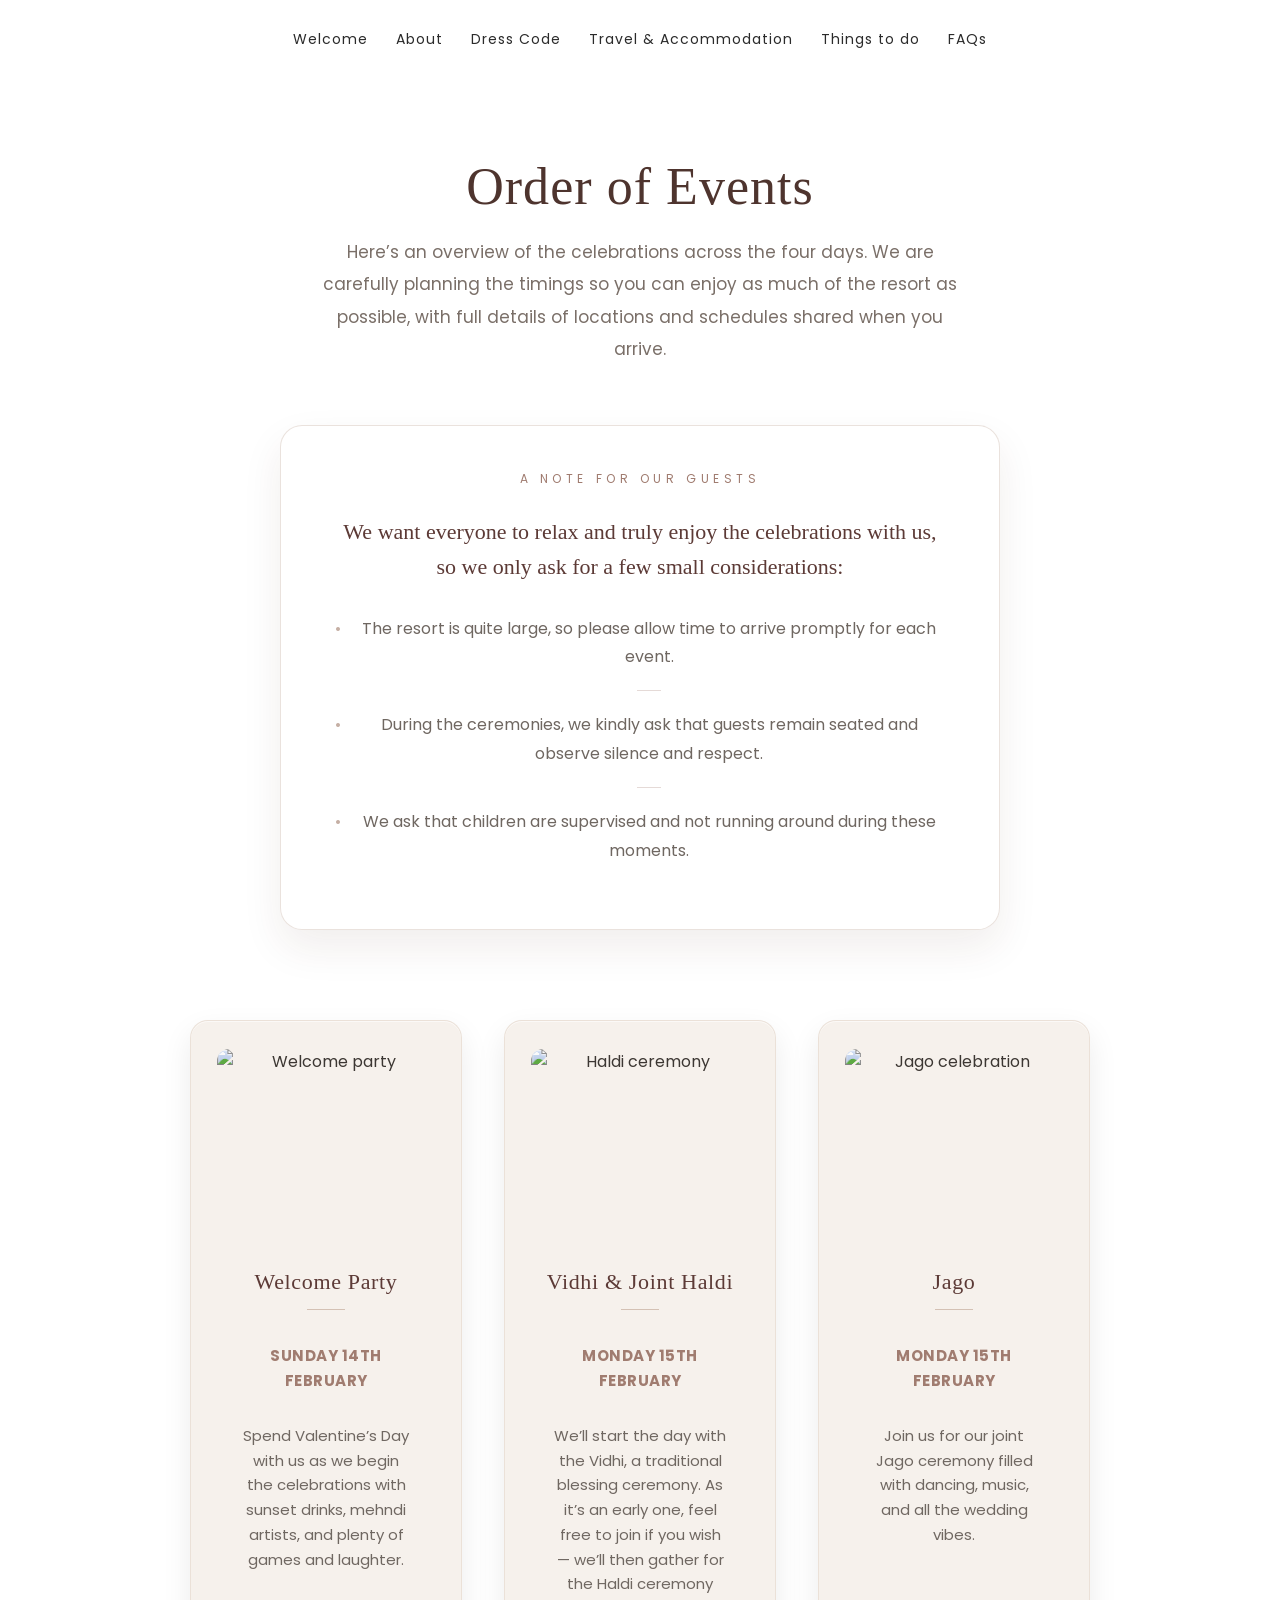
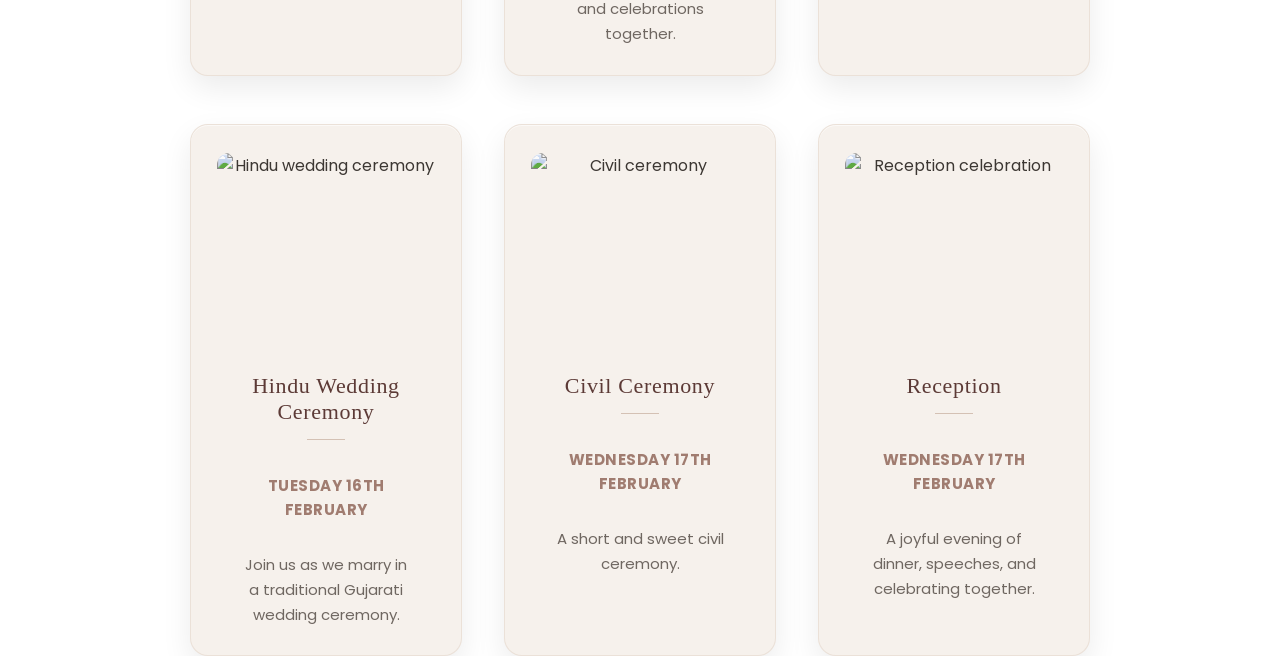
==== commit f81a32ff: "Add files via upload" ====
--- a/About.html
+++ b/About.html
@@ -14,29 +14,32 @@
 </head>
 
 <body>
-
- <!-- Navigation -->
- <nav>
-  <div class="nav-inner">
-
-    <button class="nav-toggle" aria-label="Open Menu">☰</button>
-
-    <div class="nav-links">
-      <ul>
-        <li><a href="index.html">Welcome</a></li>
-        <li><a href="About.html">About</a></li>
-        <li><a href="DressCode.html">Dress Code</a></li>
-        <li><a href="Travel.html">Travel & Accommodation</a></li>
-        <li><a href="Thingstodo.html">Things to do</a></li>
-        <li><a href="FAQs.html">FAQs</a></li>
-      </ul>
+ 
+  
+  <!-- Navigation -->
+  
+  <nav>
+    <div class="nav-inner">
+      <button class="nav-toggle" aria-label="Open Menu">☰</button>
+  
+  
+  <div class="nav-links">
+    <ul>
+      <li><a href="index.html">Welcome</a></li>
+      <li><a href="About.html">About</a></li>
+      <li><a href="DressCode.html">Dress Code</a></li>
+      <li><a href="Travel.html">Travel & Accommodation</a></li>
+      <li><a href="Thingstodo.html">Things to do</a></li>
+      <li><a href="FAQs.html">FAQs</a></li>
+    </ul>
+  </div>
+  
+  
     </div>
-
-  </div>
-</nav>
+  </nav>
   
   <section class="page-section">
-
+  
     <div class="events-intro">
       <h2>Order of Events</h2>
       <div class="divider"></div>
@@ -44,79 +47,93 @@
         Here’s an overview of the celebrations across the four days. We are carefully planning the timings so you can enjoy as much of the resort as possible, with full details of locations and schedules shared when you arrive.
       </p>
     </div>
-
+  
     <div class="events-guidance">
-        <p>
-          We want everyone to relax and truly enjoy the celebrations with us, so we only ask for a few small considerations:
-        </p>
-        <ul>
-          <li>The resort is quite large, so please allow time to arrive promptly for each event.</li>
-          <li>During the ceremonies, we kindly ask that guests remain seated and observe silence and respect.</li>
-          <li>We ask that children are supervised and not running around during these moments.</li>
-        </ul>
-      </div>
-      
-
+      <p>
+        We want everyone to relax and truly enjoy the celebrations with us, so we only ask for a few small considerations:
+      </p>
+      <ul>
+        <li>The resort is quite large, so please allow time to arrive promptly for each event.</li>
+        <li>During the ceremonies, we kindly ask that guests remain seated and observe silence and respect.</li>
+        <li>We ask that children are supervised and not running around during these moments.</li>
+      </ul>
+    </div>
+  
     <div class="events-grid">
-
-      <div class="event-card">
-        <img src="Pictures/photos/event1.jpg" alt="Welcome party">
-        <h3>Welcome Party</h3>
-        <p><strong>Sunday 14th February</strong></p>
-        <p>Spend Valentine’s Day with us as we begin the celebrations with sunset drinks, mehndi artists, and plenty of games and laughter.</p>
-      </div>
-
-      <div class="event-card">
-        <img src="Pictures/photos/haldi.jpg" alt="Haldi ceremony">
-        <h3>Vidhi & Joint Haldi</h3>
-        <p><strong>Monday 15th February</strong></p>
-        <p>We’ll start the day with the Vidhi, a traditional blessing ceremony. As it’s an early one, feel free to join if you wish — we’ll then gather for the Haldi ceremony and celebrations together.</p>
-      </div>
-
-      <div class="event-card">
-        <img src="Pictures/photos/jago.jpg" alt="Jago celebration">
-        <h3>Jago</h3>
-        <p><strong>Monday 15th February</strong></p>
-        <p>Join us for our joint Jago ceremony filled with dancing, music, and all the wedding vibes.</p>
-      </div>
-
-      <div class="event-card">
-        <img src="Pictures/photos/wedding.jpg" alt="Hindu wedding ceremony">
-        <h3>Hindu Wedding Ceremony</h3>
-        <p><strong>Tuesday 16th February</strong></p>
-        <p>Join us as we marry in a traditional Gujarati wedding ceremony.</p>
-      </div>
-
-      <div class="event-card">
-        <img src="Pictures/photos/civil.jpg" alt="Civil ceremony">
-        <h3>Civil Ceremony</h3>
-        <p><strong>Wednesday 17th February</strong></p>
-        <p>A short and sweet civil ceremony.</p>
-      </div>
-
-      <div class="event-card">
-        <img src="Pictures/photos/reception.jpg" alt="Reception celebration">
-        <h3>Reception</h3>
-        <p><strong>Wednesday 17th February</strong></p>
-        <p>A joyful evening of dinner, speeches, and celebrating together.</p>
-      </div>
-
+  
+  
+  <div class="event-card">
+    <img src="Images/sunset.PNG" alt="Welcome party">
+    <div class="event-body">
+      <h3>Welcome Party</h3>
+      <p class="event-date"><strong>Sunday 14th February</strong></p>
+      <p>Spend Valentine’s Day with us as we begin the celebrations with sunset drinks, mehndi artists, and plenty of games and laughter.</p>
     </div>
-
+  </div>
+  
+  <div class="event-card">
+    <img src="Images//HALDI.PNG" alt="Haldi ceremony">
+    <div class="event-body">
+      <h3>Vidhi & Joint Haldi</h3>
+      <p class="event-date"><strong>Monday 15th February</strong></p>
+      <p>We’ll start the day with the Vidhi, a traditional blessing ceremony. As it’s an early one, feel free to join if you wish — we’ll then gather for the Haldi ceremony and celebrations together.</p>
+    </div>
+  </div>
+  
+  <div class="event-card">
+    <img src="Images/Jago.png" alt="Jago celebration">
+    <div class="event-body">
+      <h3>Jago</h3>
+      <p class="event-date"><strong>Monday 15th February</strong></p>
+      <p>Join us for our joint Jago ceremony filled with dancing, music, and all the wedding vibes.</p>
+    </div>
+  </div>
+  
+  <div class="event-card">
+    <img src="Images/wedding.png" alt="Hindu wedding ceremony">
+    <div class="event-body">
+      <h3>Hindu Wedding Ceremony</h3>
+      <p class="event-date"><strong>Tuesday 16th February</strong></p>
+      <p>Join us as we marry in a traditional Gujarati wedding ceremony.</p>
+    </div>
+  </div>
+  
+  <div class="event-card">
+    <img src="Images/civil.png" alt="Civil ceremony">
+    <div class="event-body">
+      <h3>Civil Ceremony</h3>
+      <p class="event-date"><strong>Wednesday 17th February</strong></p>
+      <p>A short and sweet civil ceremony.</p>
+    </div>
+  </div>
+  
+  <div class="event-card">
+    <img src="Images/reception.png" alt="Reception celebration">
+    <div class="event-body">
+      <h3>Reception</h3>
+      <p class="event-date"><strong>Wednesday 17th February</strong></p>
+      <p>A joyful evening of dinner, speeches, and celebrating together.</p>
+    </div>
+  </div>
+  
+  
+    </div>
+  
   </section>
+  
   <script>
-    document.addEventListener("DOMContentLoaded", function () {
-      const toggle = document.querySelector(".nav-toggle");
-      const links = document.querySelector(".nav-links");
-    
-      if (toggle && links) {
-        toggle.addEventListener("click", function () {
-          links.classList.toggle("open");
-        });
-      }
-    });
-    </script>
-
-</body>
-
-</html>+  document.addEventListener("DOMContentLoaded", function () {
+    const toggle = document.querySelector(".nav-toggle");
+    const links = document.querySelector(".nav-links");
+  
+    if (toggle && links) {
+      toggle.addEventListener("click", function () {
+        links.classList.toggle("open");
+      });
+    }
+  });
+  </script>
+  
+  </body>
+  </html>
+  
--- a/style.css
+++ b/style.css
@@ -14,17 +14,34 @@
 2. GLOBAL DESIGN
 ===================================================== */
 
+
+html, body {
+  height: 100%;
+}
+
 body {
+  margin: 0;
   font-family: "Poppins", sans-serif;
   color: #3a342f;
 
-  /* Your sunset background — merged properly */
-  background:
-    radial-gradient(circle at 20% 20%, rgba(255,255,255,0.35), transparent 40%),
-    radial-gradient(circle at 80% 0%, rgba(255,255,255,0.25), transparent 40%),
-    linear-gradient(180deg, #f6b1a0 0%, #ee9077 100%);
-}
-
+  background-image: url("Images/floral.png");
+  background-size: cover;
+  background-position: center top;
+  background-repeat: no-repeat;
+  background-attachment: fixed;
+}
+
+ 
+main, nav, section, footer {
+  position: relative;
+  z-index: 1;
+}
+
+body {
+  background-attachment: fixed, fixed, scroll, scroll, scroll;
+}
+
+/* Typography */
 h1, h2, h3 {
   font-family: "Playfair Display", serif;
   font-weight: 500;
@@ -35,7 +52,6 @@
   line-height: 1.6;
   color: #6f6761;
 }
-
 
 /* =====================================================
 NAVIGATION (DESKTOP + MOBILE BASE)
@@ -115,28 +131,9 @@
   height: 360px;
   display: flex;
   align-items: center;
-  justify-content: center;
-  text-align: center;
+  justify-content: center;   /* horizontally center */
+  text-align: center;        /* center the text */
   position: relative;
-
-  background:
-    linear-gradient(rgba(255,255,255,0.55), rgba(255,245,240,0.75)),
-    url("Pictures/photos/cancun.jpg") center/cover no-repeat;
-}
-
-
-/* Soft transition into coral section */
-.page-home .welcome-hero::after {
-  content: "";
-  position: absolute;
-  bottom: -1px;
-  left: 0;
-  width: 100%;
-  height: 80px;
-
-  background: linear-gradient(to bottom,
-      rgba(255,255,255,0) 0%,
-      #f2a18e 100%);
 }
 
 /* MAIN TITLE */
@@ -317,113 +314,271 @@
 4. ABOUT PAGE (EVENT GRID)
 ===================================================== */
 
-
-.events-grid {
-    display: grid;
-    grid-template-columns: repeat(3, 1fr);
-    gap: 28px;
-    max-width: 900px;
-    margin: 0 auto;
-    align-items: stretch; /* makes all cards equal height */
-  }
-  
-
-  .event-card {
-    background: white;
-    border-radius: 18px;
-    overflow: hidden;
-    box-shadow: 0 10px 24px rgba(0,0,0,0.06);
-    padding-bottom: 20px;
-  
-    display: flex;              /* IMPORTANT */
-    flex-direction: column;     /* allows equal-height layout */
-    height: 100%;
-    transition: transform .25s ease, box-shadow .25s ease;
-  }
-  
-  .event-card:hover {
-    transform: translateY(-4px);
-    box-shadow: 0 16px 28px rgba(0,0,0,0.08);
-  }
-  
-  /* Image scaled down */
-  .event-card img {
-    width: 100%;
-    height: 170px;
-    object-fit: cover;
-  }
-  
-  /* Title */
-  .event-card h3 {
-    margin: 16px 0 4px;
-    font-size: 20px;
-    font-weight: 500;
-  }
-  
-  /* Date */
-  .event-card p strong {
-    font-size: 15.5px;
-    color: #6f6761;
-  }
-  
-  /* Body text */
-  .event-card p {
-    padding: 0 20px;
-    font-size: 14.5px;
-    line-height: 1.6;
-    color: #6f6761;
-  }
-  
-  /* This makes all cards finish evenly */
-  .event-card p:last-child {
-    margin-top: auto;
-  }
-/* =========================
-   INTRO SPACING FIX
+/* =========================
+   SECTION HEADING
 ========================= */
 
 .events-intro {
-  max-width: 720px;
+  max-width: 680px;
   margin: 0 auto 40px;
   text-align: center;
+  position: relative;
+  z-index: 2; /* keeps text above background wash */
+}
+
+.events-intro h2 {
+  font-family: "Playfair Display", serif;
+  font-size: 52px;
+  font-weight: 500;
+  letter-spacing: 0.02em;
+  margin-bottom: 20px;
+  color: #4e342e;
 }
 
 .events-intro p {
-  margin-top: 12px;
-}
-
-
-/* =========================
-   GUIDANCE BOX
+  max-width: 640px;
+  margin: 0 auto;
+  font-size: 17px;
+  line-height: 1.9;
+  color: #7a6f68;
+}
+
+/* =========================
+   GUIDANCE CARD (THE NOTE)
 ========================= */
 
 .events-guidance {
-  max-width: 680px;
-  margin: 40px auto 60px;
-  padding: 26px 30px;
-
-  background: rgba(255,255,255,0.7);
-  border-radius: 16px;
-  border: 1px solid rgba(0,0,0,0.04);
-
-  text-align: left;
-
-  /* This softens it visually */
-  font-size: 15.5px;
-  line-height: 1.7;
+  max-width: 720px;
+  margin: 60px auto 90px;
+  padding: 44px 54px;
+
+  /* translucent vellum paper */
+  background: rgba(255, 255, 255, 0.55);
+
+  /* subtle glass effect */
+  backdrop-filter: blur(3px);
+  -webkit-backdrop-filter: blur(3px);
+
+  border-radius: 22px;
+  border: 1px solid rgba(170,140,120,0.25);
+
+  /* softer grounded shadow */
+  box-shadow: 0 18px 40px rgba(80,40,20,0.08);
+
+  text-align: center;
+  position: relative;
+  z-index: 2;
+}
+
+/* heading */
+.events-guidance::before {
+  content: "A NOTE FOR OUR GUESTS";
+  display: block;
+  font-size: 12px;
+  letter-spacing: 0.38em;
+  color: #a07c70;
+  margin-bottom: 26px;
+}
+
+/* intro sentence */
+.events-guidance > p:first-child {
+  font-family: "Playfair Display", serif;
+  font-size: 22px;
+  line-height: 1.6;
+  color: #5c3a36;
+  margin-bottom: 30px;
+}
+
+
+/* =========================
+   LIST RESET
+========================= */
+
+.events-guidance ul {
+  list-style: none;
+  padding: 0;
+  margin: 0;
+}
+
+
+/* =========================
+   CUSTOM SOFT BULLETS
+========================= */
+
+.events-guidance li {
+  margin-bottom: 20px;
+  font-size: 16px;
   color: #6f6761;
-}
-
-.events-guidance p {
+  line-height: 1.8;
+  position: relative;
+  padding-left: 18px;
+}
+
+.events-guidance li::before {
+  content: "•";
+  position: absolute;
+  left: 0;
+  color: rgba(150,110,90,0.55);
+  font-size: 16px;
+}
+
+.events-guidance li:not(:last-child)::after {
+  content: "";
+  display: block;
+  width: 24px;
+  height: 1px;
+  background: rgba(160,124,112,0.28);
+  margin: 18px auto 0;
+}
+
+
+/* =====================================================
+ABOUT PAGE — EVENTS GRID
+===================================================== */
+
+.events-grid {
+  display: grid;
+  grid-template-columns: repeat(3, 1fr);
+  gap: 48px 42px;
+  max-width: 900px;
+  margin: 30px auto 0;
+}
+
+
+/* =========================
+   EVENT CARD — PAPER FEEL
+========================= */
+
+.event-card {
+  min-height: 420px;
+  padding: 28px 26px;
+  border-radius: 18px;
+
+  background: #f6f1ec;
+  border: 1px solid rgba(180,150,120,0.18);
+
+  box-shadow:
+    0 12px 30px rgba(0,0,0,0.08),
+    inset 0 1px 0 rgba(255,255,255,0.6);
+
+  display: flex;
+  flex-direction: column;
+  justify-content: flex-start;
+  gap: 14px;
+
+  transition: all 0.35s ease;
+}
+
+
+/* =========================
+   HOVER — SOFT LIFT
+========================= */
+
+.event-card:hover {
+  transform: translateY(-6px);
+  box-shadow:
+    0 22px 50px rgba(0,0,0,0.12),
+    inset 0 1px 0 rgba(255,255,255,0.6);
+}
+
+
+/* =========================
+   IMAGE
+========================= */
+
+.event-card img {
+  width: 100%;
+  height: 180px;
+  object-fit: cover;
+  margin-bottom: 26px;
+
+  filter: saturate(92%) contrast(96%);
+  border-radius: 12px;
+}
+
+
+/* =========================
+   TOP TITLE
+========================= */
+
+.event-card > h2 {
+  font-size: 22px;
+  margin-bottom: 18px;
+}
+
+
+/* =========================
+   INNER CONTENT BLOCK
+========================= */
+
+.event-card .event-body {
+  flex-grow: 1;
+  display: flex;
+  flex-direction: column;
+  justify-content: flex-start;
+  gap: 10px;
+  text-align: center;
+}
+
+
+/* =========================
+   EVENT NAME — ELEGANT SERIF
+========================= */
+
+.event-body h3,
+.event-card h3 {
+  font-family: "Playfair Display", serif;
+  font-size: 22px;
+  color: #5c3a36;
+  margin-bottom: 6px;
+  letter-spacing: 0.03em;
+}
+
+.event-body h3::after {
+  content: "";
+  display: block;
+  width: 38px;
+  height: 1px;
+  margin: 14px auto 18px;
+  background: rgba(160,120,95,0.4);
+}
+/* =========================
+   DATE — INVITATION STYLE
+========================= */
+
+.event-date {
+  font-size: 0.8rem;
+  letter-spacing: 0.18em;
+  text-transform: uppercase;
+  color: rgba(120,95,75,0.75);
   margin-bottom: 14px;
-}
-
-.events-guidance ul {
-  padding-left: 18px;
-}
-
-.events-guidance li {
-  margin-bottom: 8px;
+  font-weight: 500;
+}
+
+
+/* =========================
+   DESCRIPTION TEXT
+========================= */
+
+.event-body p,
+.event-card p {
+  font-size: 15px;
+  line-height: 1.65;
+  color: #6f6761;
+  padding: 0 22px;
+}
+
+
+/* =========================
+   STRONG TEXT (if used)
+========================= */
+
+.event-card p strong {
+  display: block;
+  margin-bottom: 6px;
+  font-size: 15px;
+  color: #a07c70;
+  letter-spacing: 0.5px;
 }
 
 /* =====================================================
@@ -579,217 +734,263 @@
     margin: 6px 0 2px;
     letter-spacing: 0.3px;
   }
-  
-/* =====================================================
+  /* =====================================================
 6. TRAVEL PAGE
 ===================================================== */
+
+/* HERO CONTAINER — match other pages */
 .travel-hero {
-    background: linear-gradient(rgba(255,255,255,0.78), rgba(255,255,255,0.78)),
-                url("images/moon-palace.jpg") center/cover no-repeat;
-    padding: 110px 20px 90px;
-    text-align: center;
-  }
-  
-  .travel-hero h1 {
-    font-family: "Playfair Display", serif;
-    font-size: 54px;
-    color: #3e342c;
-    margin-bottom: 25px;
-  }
-  
-  .travel-buttons {
-    margin-top: 25px;
-  }
-  
-  
-  /* =========================
-     TWO INFO CARDS GRID
-  ========================= */
-  
-  .travel-grid {
-    max-width: 1100px;
-    margin: 70px auto;
-    padding: 0 20px;
-  
-    display: grid;
-    grid-template-columns: 1fr 1fr;
-    gap: 55px;
-  }
-  
-  .travel-card {
-    background: #ffffff;
-    padding: 38px 40px;
-    border-radius: 22px;
-  
-    box-shadow: 0 18px 40px rgba(60,40,20,0.06);
-    border: 1px solid rgba(0,0,0,0.04);
-  
-    text-align: left;
-  }
-  
-  .travel-card h3 {
-    font-family: "Playfair Display", serif;
-    font-size: 26px;
-    margin-bottom: 18px;
-    color: #3e342c;
-  }
-  
-  .travel-card ul {
-    padding-left: 18px;
-    line-height: 1.7;
-    color: #5c5148;
-  }
-  
-  .travel-card li {
-    margin-bottom: 10px;
-  }
-  
-  
-  /* =========================
-     FLIGHTS SECTION
-  ========================= */
-  
-  .flights-section {
-    max-width: 1000px;
-    margin: 80px auto;
-    padding: 0 20px;
-    text-align: center;
-  }
-  
-  .flights-section h2 {
-    font-family: "Playfair Display", serif;
-    font-size: 34px;
-    margin-bottom: 15px;
-    color: #3e342c;
-  }
-  
-  .flight-note {
-    max-width: 650px;
-    margin: 0 auto 35px;
-    color: #6d625a;
-    line-height: 1.6;
-  }
-  
-  
-  /* =========================
-     FLIGHTS TABLE
-  ========================= */
-  
-  .flights-table {
-    border-radius: 18px;
-    overflow: hidden;
-    background: #ffffff;
-    box-shadow: 0 18px 40px rgba(60,40,20,0.06);
-    border: 1px solid rgba(0,0,0,0.05);
-  }
-  
-  .flight-row {
-    display: grid;
-    grid-template-columns: 1fr 1fr 1fr;
-  
-    padding: 20px 26px;
-    text-align: left;
-  
-    border-bottom: 1px solid rgba(0,0,0,0.05);
-  }
-  
-  .flight-row:last-child {
-    border-bottom: none;
-  }
-  
-  .flight-row.header {
-    background: #faf7f4;
-    font-weight: 600;
-    color: #7a6e66;
-    letter-spacing: 1px;
-    text-transform: uppercase;
-    font-size: 13px;
-  }
-  
-  
-  /* Add labels manually using pseudo-elements */
-  .flight-row div:nth-child(1)::before {
-    content: "Departure";
-    display: block;
-    font-size: 12px;
-    letter-spacing: 1px;
-    color: #9a9088;
-    text-transform: uppercase;
-    margin-bottom: 2px;
-  }
-
-  .flight-row div:nth-child(2)::before {
-    content: "Airline";
-    display: block;
-    font-size: 12px;
-    letter-spacing: 1px;
-    color: #9a9088;
-    text-transform: uppercase;
-    margin-bottom: 2px;
-  }
-
-  .flight-row div:nth-child(3)::before {
-    content: "Days";
-    display: block;
-    font-size: 12px;
-    letter-spacing: 1px;
-    color: #9a9088;
-    text-transform: uppercase;
-    margin-bottom: 6px;
-  }
-
-  /* Add spacing between cards */
-  .flight-row {
-    border-bottom: none;
-    margin-bottom: 14px;
-    border-radius: 14px;
-    background: #fff;
-    box-shadow: 0 8px 20px rgba(0,0,0,0.05);
-  }
-
-  
-  /* =========================
-     GUEST DETAILS FORM
-  ========================= */
-  
-  .guest-details {
-    max-width: 700px;
-    margin: 90px auto;
-    padding: 0 20px;
-    text-align: center;
-  }
-  
-  .guest-details h2 {
-    font-family: "Playfair Display", serif;
-    font-size: 32px;
-    margin-bottom: 10px;
-  }
-  
-  .guest-intro {
-    margin-bottom: 30px;
-    color: #6d625a;
-  }
-  
-  .details-form {
-    display: flex;
-    flex-direction: column;
-    gap: 18px;
-    text-align: left;
-  }
-  
-  .details-form input,
-  .details-form textarea {
-    padding: 14px;
-    border-radius: 10px;
-    border: 1px solid rgba(0,0,0,0.15);
-    font-family: inherit;
-  }
-  
-  .details-form textarea {
-    min-height: 120px;
-  }
-  
-  
+  text-align: center;
+  padding: 120px 20px 60px;
+}
+
+.travel-hero-content {
+  max-width: 760px;
+  margin: 0 auto;
+}
+
+.travel-hero h1 {
+  font-family: "Playfair Display", serif;
+  font-size: 48px;
+  line-height: 1.3;
+  color: #4a3f37;   /* ← matches rest of site */
+  margin-bottom: 28px;
+  letter-spacing: 0.3px;
+}
+
+/* CTA Button */
+.primary-button {
+  background: #bda79c;
+  color: #fff;
+  padding: 14px 34px;
+  border-radius: 999px;
+  box-shadow: 0 8px 22px rgba(60,40,20,0.12);
+  transition: all .28s ease;
+}
+
+.primary-button:hover {
+  transform: translateY(-2px);
+  box-shadow: 0 16px 34px rgba(60,40,20,0.18);
+}
+
+
+/* =========================
+   TWO INFO CARDS GRID
+========================= */
+
+.travel-grid {
+  max-width: 1100px;
+  margin: 70px auto 100px; /* slightly closer to hero */
+  padding: 0 20px;
+
+  display: grid;
+  grid-template-columns: 1fr 1fr;
+  gap: 55px;
+}
+
+
+/* === THIS is the About-style box === */
+.travel-box {
+  position: relative;
+  padding: 38px 42px;
+  border-radius: 26px;
+
+  background: rgba(255,255,255,0.82);
+  backdrop-filter: blur(12px);
+
+  box-shadow: 0 25px 55px rgba(60,40,20,0.10);
+  border: 1px solid rgba(255,255,255,0.6);
+
+  transition: transform .25s ease, box-shadow .25s ease;
+}
+
+/* subtle lift like About page */
+.travel-box:hover {
+  transform: translateY(-4px);
+  box-shadow: 0 35px 70px rgba(60,40,20,0.14);
+}
+
+/* soft inner light (gives “paper” feel) */
+.travel-box::after {
+  content: "";
+  position: absolute;
+  inset: 0;
+  border-radius: 26px;
+  background: radial-gradient(circle at top left, rgba(255,255,255,0.6), transparent 60%);
+  pointer-events: none;
+}
+
+/* Travel section labels (match "A NOTE FOR OUR GUESTS") */
+.travel-card h3 {
+  font-family: "Poppins", sans-serif;  /* same clean font as your label */
+  font-size: 14px;
+  letter-spacing: 4px;
+  text-transform: uppercase;
+  color: #9b8f86;
+
+  margin-bottom: 22px;
+}
+
+.travel-card ul {
+  padding-left: 18px;
+  line-height: 1.9;      /* more breathing room */
+  color: #6f645c;        /* matches your screenshot tone */
+  font-size: 17px;
+}
+
+.travel-card li {
+  margin-bottom: 10px;
+}
+
+
+/* =========================
+   FLIGHTS SECTION
+========================= */
+
+.flights-section {
+  max-width: 1000px;
+  margin: 110px auto;
+  padding: 0 20px;
+  text-align: center;
+}
+
+.flights-section h2 {
+  font-family: "Playfair Display", serif;
+  font-size: 40px;
+  line-height: 1.3;
+  color: #4a3f37;
+  margin-bottom: 18px;
+}
+
+.flight-note {
+  max-width: 640px;
+  margin: 0 auto 55px;
+  font-size: 18px;
+  line-height: 1.9;
+  color: #6f645c;
+  font-weight: 400;
+}
+
+
+/* =========================
+   FLIGHTS TABLE
+========================= */
+
+.flights-table {
+  border-radius: 22px;
+  padding: 14px;
+  background: rgba(255,255,255,0.65);
+  backdrop-filter: blur(6px);
+  box-shadow: 0 20px 45px rgba(60,40,20,0.08);
+  border: 1px solid rgba(255,255,255,0.5);
+}
+
+.flight-row {
+  display: grid;
+  grid-template-columns: 1fr 1fr 1fr;
+
+  padding: 22px 26px;
+  text-align: left;
+
+  margin-bottom: 14px;
+  border-radius: 16px;
+  background: rgba(255,255,255,0.9);
+  box-shadow: 0 10px 24px rgba(0,0,0,0.06);
+
+  transition: transform .2s ease, box-shadow .2s ease;
+}
+
+.flight-row:hover {
+  transform: translateY(-2px);
+  box-shadow: 0 18px 34px rgba(0,0,0,0.08);
+}
+
+.flight-row:last-child {
+  margin-bottom: 0;
+}
+
+/* Style the small labels above each column value */
+.flight-row div {
+  font-family: "Playfair Display", serif;
+  font-size: 22px;
+  line-height: 1.45;
+  color: #4a3f37;
+  font-weight: 400;
+  letter-spacing: 0.2px;
+}
+
+.flight-row div::before {
+  display: block;
+  font-family: "Poppins", sans-serif;
+  font-size: 10px;
+  letter-spacing: 3.5px;
+  text-transform: uppercase;
+  color: #b1a59d;
+  margin-bottom: 8px;
+}
+
+/* Inject the correct label text for each column */
+.flight-row div:nth-child(1)::before { content: "Departure"; }
+.flight-row div:nth-child(2)::before { content: "Airline"; }
+.flight-row div:nth-child(3)::before { content: "Days"; }
+/* =========================
+   GUEST DETAILS FORM
+========================= */
+
+.guest-details {
+  max-width: 700px;
+  margin: 120px auto;
+  padding: 0 20px;
+  text-align: center;
+}
+
+.guest-details h2 {
+  font-family: "Playfair Display", serif;
+  font-size: 32px;
+  margin-bottom: 10px;
+  color: #3e342c;
+}
+
+.guest-intro {
+  margin-bottom: 35px;
+  color: #6d625a;
+  line-height: 1.7;
+}
+
+.details-form {
+  display: flex;
+  flex-direction: column;
+  gap: 18px;
+  text-align: left;
+
+  background: rgba(255,255,255,0.82);
+  backdrop-filter: blur(10px);
+  padding: 38px;
+  border-radius: 22px;
+  box-shadow: 0 20px 45px rgba(60,40,20,0.08);
+  border: 1px solid rgba(255,255,255,0.5);
+}
+
+.details-form input,
+.details-form textarea {
+  padding: 14px;
+  border-radius: 10px;
+  border: 1px solid #e6dfdb;
+  background: rgba(255,255,255,0.9);
+  font-family: inherit;
+  transition: border-color .2s ease, box-shadow .2s ease;
+}
+
+.details-form textarea {
+  min-height: 120px;
+}
+
+.details-form input:focus,
+.details-form textarea:focus {
+  outline: none;
+  border-color: #c8b6aa;
+  box-shadow: 0 0 0 3px rgba(200,182,170,0.18);
+}
   
 /* =====================================================
    THINGS TO DO PAGE
@@ -827,17 +1028,11 @@
      ACTIVITY CARDS
   ========================= */
   
-  .thing-card {
-    background: #ffffff;
-    padding: 34px 28px;
-    border-radius: 20px;
-  
-    text-align: left;
-  
-    border: 1px solid rgba(0,0,0,0.05);
-    box-shadow: 0 18px 40px rgba(60,40,20,0.06);
-  
-    transition: transform 0.25s ease, box-shadow 0.25s ease;
+  .thing-card img {
+    width: 100%;
+    height: 180px;
+    object-fit: cover;
+    border-radius: 14px;
   }
   
   /* Soft lift like your reference */
